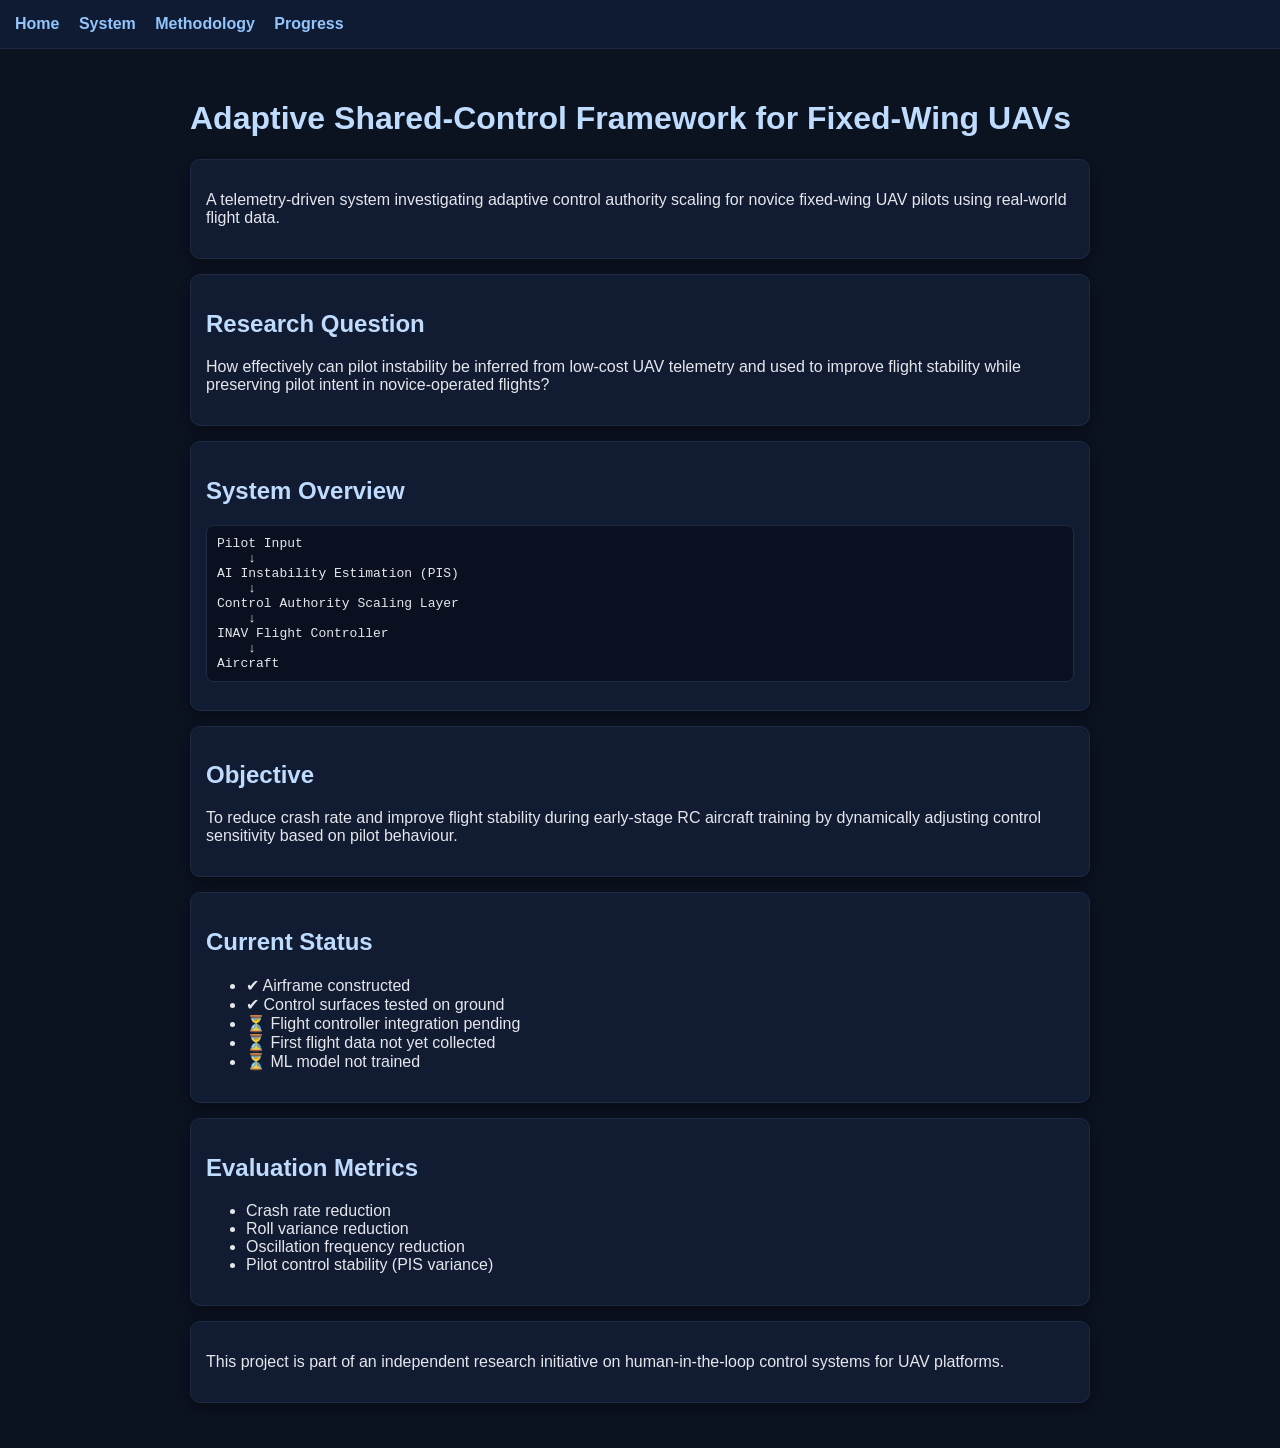
==== index.html @ 4f81dbc9 "Create index.html Created main page for website" ====
<!DOCTYPE html>
<html>
<head>
    <title>Adaptive UAV IRP</title>
    <link rel="stylesheet" href="styles.css">
</head>

<body>

<nav>
    <a href="index.html">Home</a>
    <a href="system.html">System</a>
    <a href="methodology.html">Methodology</a>
    <a href="progress.html">Progress</a>
</nav>

<div class="container">

<!-- TITLE -->
<h1>Adaptive Shared-Control Framework for Fixed-Wing UAVs</h1>

<div class="card">
<p>
A telemetry-driven system investigating adaptive control authority scaling for novice fixed-wing UAV pilots using real-world flight data.
</p>
</div>

<!-- RESEARCH QUESTION -->
<div class="card">
<h2>Research Question</h2>
<p>
How effectively can pilot instability be inferred from low-cost UAV telemetry and used to improve flight stability while preserving pilot intent in novice-operated flights?
</p>
</div>

<!-- SYSTEM OVERVIEW -->
<div class="card">
<h2>System Overview</h2>
<pre>
Pilot Input
    ↓
AI Instability Estimation (PIS)
    ↓
Control Authority Scaling Layer
    ↓
INAV Flight Controller
    ↓
Aircraft
</pre>
</div>

<!-- OBJECTIVE -->
<div class="card">
<h2>Objective</h2>
<p>
To reduce crash rate and improve flight stability during early-stage RC aircraft training by dynamically adjusting control sensitivity based on pilot behaviour.
</p>
</div>

<!-- CURRENT STATUS -->
<div class="card">
<h2>Current Status</h2>
<ul>
    <li>✔ Airframe constructed</li>
    <li>✔ Control surfaces tested on ground</li>
    <li>⏳ Flight controller integration pending</li>
    <li>⏳ First flight data not yet collected</li>
    <li>⏳ ML model not trained</li>
</ul>
</div>

<!-- KEY METRICS -->
<div class="card">
<h2>Evaluation Metrics</h2>
<ul>
    <li>Crash rate reduction</li>
    <li>Roll variance reduction</li>
    <li>Oscillation frequency reduction</li>
    <li>Pilot control stability (PIS variance)</li>
</ul>
</div>

<!-- FOOTER NOTE -->
<div class="card">
<p>
This project is part of an independent research initiative on human-in-the-loop control systems for UAV platforms.
</p>
</div>

</div>

</body>
</html>
---- styles.css ----
body {
    font-family: Arial, sans-serif;
    margin: 0;
    background: #0b1220; 
    color: #e5e7eb;
}

nav {
    background: #0f1b33; 
    padding: 15px;
    border-bottom: 1px solid #1f2a44;
}

nav a {
    color: #93c5fd;
    margin-right: 15px;
    text-decoration: none;
    font-weight: bold;
}

nav a:hover {
    color: #ffffff;
}

.container {
    max-width: 900px;
    margin: auto;
    padding: 30px;
}

.card {
    background: #111c33; 
    padding: 15px;
    margin: 15px 0;
    border-radius: 10px;
    border: 1px solid #1f2a44;
    box-shadow: 0 4px 12px rgba(0,0,0,0.4);
}

h1, h2, h3 {
    color: #bfdbfe; 
}

pre {
    background: #0a1020;
    padding: 10px;
    border-radius: 8px;
    overflow-x: auto;
    border: 1px solid #1f2a44;
}
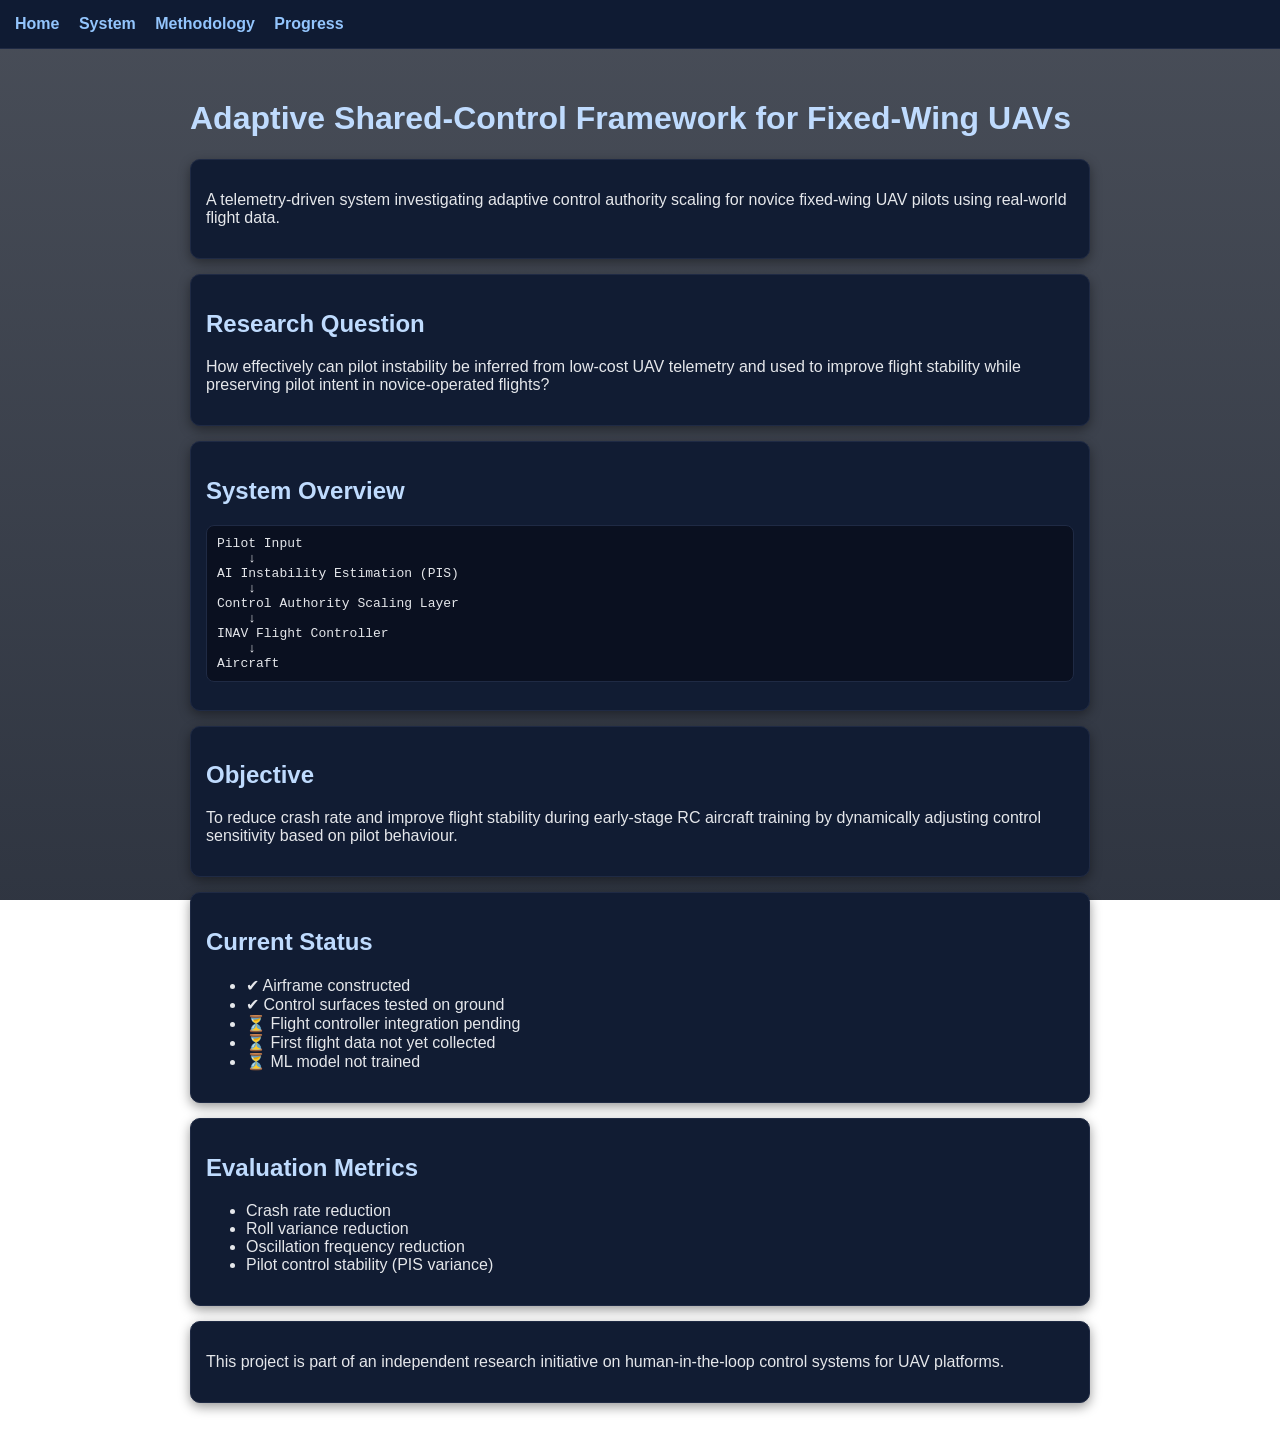
==== commit 1b898918: "Update index.html" ====
--- a/index.html
+++ b/index.html
@@ -5,7 +5,7 @@
     <link rel="stylesheet" href="styles.css">
 </head>
 
-<body>
+<body class="home">
 
 <nav>
     <a href="index.html">Home</a>
--- a/styles.css
+++ b/styles.css
@@ -3,6 +3,17 @@
     margin: 0;
     background: #0b1220; 
     color: #e5e7eb;
+}
+body.home {
+    background: linear-gradient(
+        rgba(11, 18, 32, 0.75),
+        rgba(11, 18, 32, 0.85)
+    ),
+    url("sunrise_background_image.jpg");
+
+    background-size: cover;
+    background-position: center;
+    background-attachment: fixed;
 }
 
 nav {
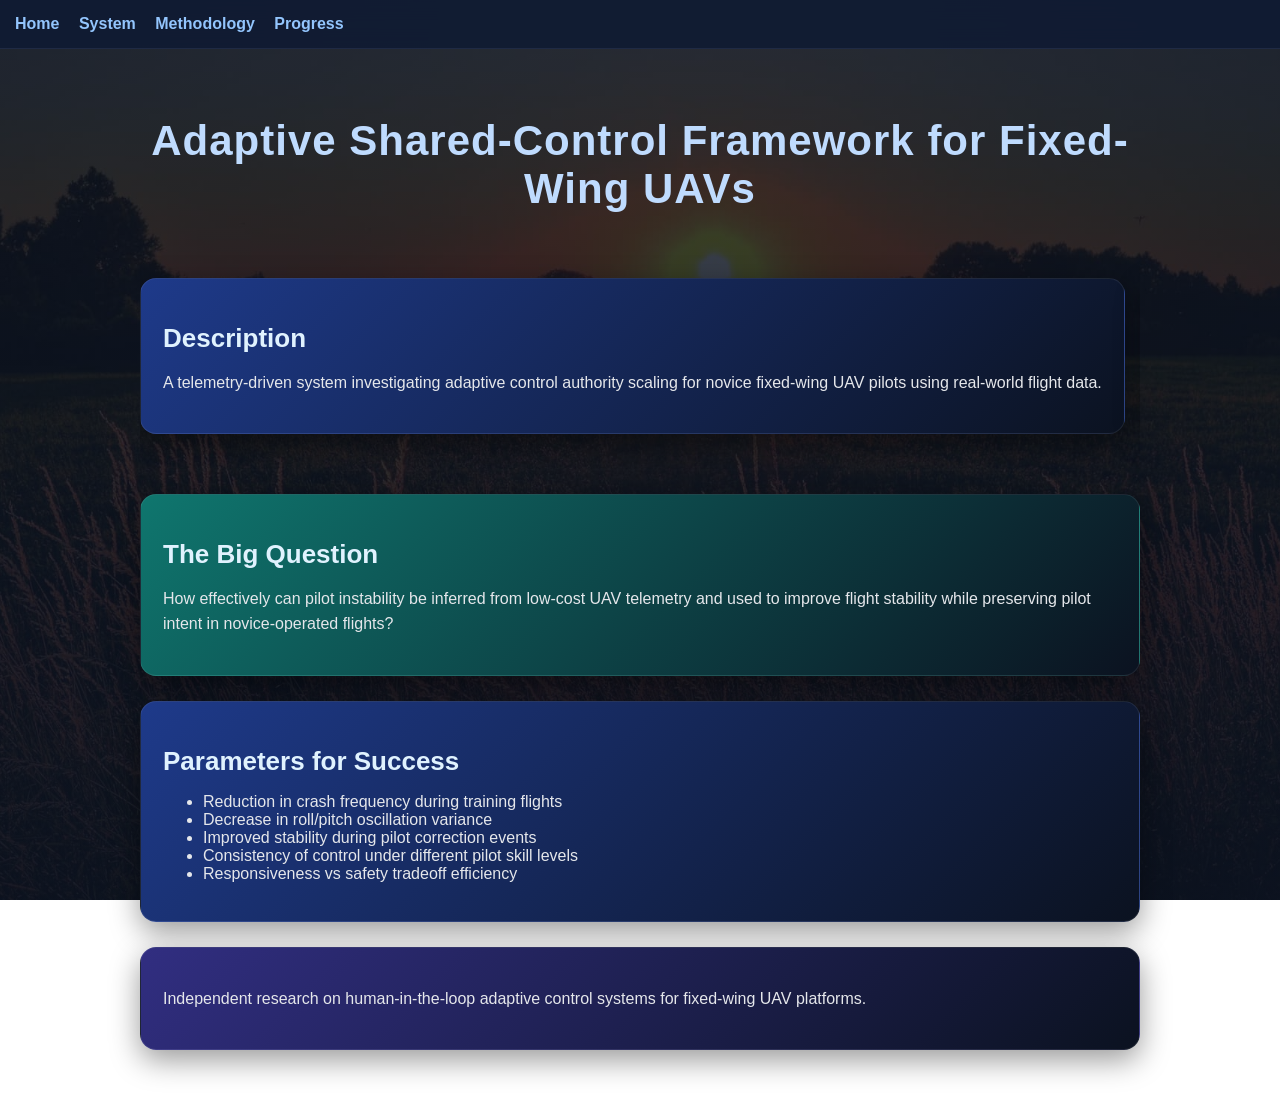
==== commit 5a53cbda: "Update index.html Updated for a new look" ====
--- a/index.html
+++ b/index.html
@@ -19,72 +19,50 @@
 <!-- TITLE -->
 <h1>Adaptive Shared-Control Framework for Fixed-Wing UAVs</h1>
 
-<div class="card">
-<p>
-A telemetry-driven system investigating adaptive control authority scaling for novice fixed-wing UAV pilots using real-world flight data.
-</p>
+<!-- DESCRIPTION -->
+<div class="scroll-row">
+
+    <div class="card blue scroll-card">
+        <h2>Description</h2>
+        <p>
+        A telemetry-driven system investigating adaptive control authority scaling for novice fixed-wing UAV pilots using real-world flight data.
+        </p>
+    </div>
+
+    <div class="card purple scroll-card">
+        <h2>Objective</h2>
+        <p>
+        To reduce crash rate and improve flight stability during early-stage RC aircraft training by dynamically adjusting control sensitivity based on pilot behaviour.
+        </p>
+    </div>
+
 </div>
 
 <!-- RESEARCH QUESTION -->
-<div class="card">
-<h2>Research Question</h2>
-<p>
-How effectively can pilot instability be inferred from low-cost UAV telemetry and used to improve flight stability while preserving pilot intent in novice-operated flights?
-</p>
+<div class="card teal">
+    <h2>The Big Question</h2>
+    <p>
+    How effectively can pilot instability be inferred from low-cost UAV telemetry and used to improve flight stability while preserving pilot intent in novice-operated flights?
+    </p>
 </div>
 
-<!-- SYSTEM OVERVIEW -->
-<div class="card">
-<h2>System Overview</h2>
-<pre>
-Pilot Input
-    ↓
-AI Instability Estimation (PIS)
-    ↓
-Control Authority Scaling Layer
-    ↓
-INAV Flight Controller
-    ↓
-Aircraft
-</pre>
+<!-- EVALUATION METRICS -->
+<div class="card blue">
+    <h2>Parameters for Success</h2>
+    <ul>
+        <li>Reduction in crash frequency during training flights</li>
+        <li>Decrease in roll/pitch oscillation variance</li>
+        <li>Improved stability during pilot correction events</li>
+        <li>Consistency of control under different pilot skill levels</li>
+        <li>Responsiveness vs safety tradeoff efficiency</li>
+    </ul>
 </div>
 
-<!-- OBJECTIVE -->
-<div class="card">
-<h2>Objective</h2>
-<p>
-To reduce crash rate and improve flight stability during early-stage RC aircraft training by dynamically adjusting control sensitivity based on pilot behaviour.
-</p>
-</div>
-
-<!-- CURRENT STATUS -->
-<div class="card">
-<h2>Current Status</h2>
-<ul>
-    <li>✔ Airframe constructed</li>
-    <li>✔ Control surfaces tested on ground</li>
-    <li>⏳ Flight controller integration pending</li>
-    <li>⏳ First flight data not yet collected</li>
-    <li>⏳ ML model not trained</li>
-</ul>
-</div>
-
-<!-- KEY METRICS -->
-<div class="card">
-<h2>Evaluation Metrics</h2>
-<ul>
-    <li>Crash rate reduction</li>
-    <li>Roll variance reduction</li>
-    <li>Oscillation frequency reduction</li>
-    <li>Pilot control stability (PIS variance)</li>
-</ul>
-</div>
-
-<!-- FOOTER NOTE -->
-<div class="card">
-<p>
-This project is part of an independent research initiative on human-in-the-loop control systems for UAV platforms.
-</p>
+<!-- FOOTER -->
+<div class="card purple">
+    <p>
+    Independent research on human-in-the-loop adaptive control systems for fixed-wing UAV platforms.
+    </p>
 </div>
 
 </div>
--- a/styles.css
+++ b/styles.css
@@ -1,13 +1,15 @@
 body {
-    font-family: Arial, sans-serif;
     margin: 0;
-    background: #0b1220; 
+    font-family: "Segoe UI", "Inter", "Helvetica Neue", sans-serif;
+    background: #0b1220;
     color: #e5e7eb;
 }
+
+/* BACKGROUND */
 body.home {
     background: linear-gradient(
-        rgba(11, 18, 32, 0.75),
-        rgba(11, 18, 32, 0.85)
+        rgba(11, 18, 32, 0.78),
+        rgba(11, 18, 32, 0.92)
     ),
     url("sunrise_background_image.jpg");
 
@@ -16,46 +18,115 @@
     background-attachment: fixed;
 }
 
+/* NAV */
 nav {
-    background: #0f1b33; 
+    background: rgba(15, 27, 51, 0.85);
+    backdrop-filter: blur(10px);
     padding: 15px;
     border-bottom: 1px solid #1f2a44;
+    position: sticky;
+    top: 0;
+    z-index: 100;
 }
 
 nav a {
     color: #93c5fd;
     margin-right: 15px;
     text-decoration: none;
-    font-weight: bold;
+    font-weight: 600;
 }
 
 nav a:hover {
-    color: #ffffff;
+    color: white;
 }
 
+/* LAYOUT */
 .container {
-    max-width: 900px;
+    max-width: 1000px;
     margin: auto;
-    padding: 30px;
+    padding: 40px 20px;
 }
 
-.card {
-    background: #111c33; 
-    padding: 15px;
-    margin: 15px 0;
-    border-radius: 10px;
-    border: 1px solid #1f2a44;
-    box-shadow: 0 4px 12px rgba(0,0,0,0.4);
+/* TITLE */
+h1 {
+    font-size: 42px;
+    letter-spacing: 1px;
+    text-align: center;
+    margin-bottom: 40px;
+    color: #bfdbfe;
 }
 
-h1, h2, h3 {
-    color: #bfdbfe; 
+/* BASE CARD */
+.card {
+    padding: 22px;
+    margin: 25px 0;
+    border-radius: 16px;
+    box-shadow: 0 10px 30px rgba(0,0,0,0.4);
+    border: 1px solid rgba(255,255,255,0.08);
+    backdrop-filter: blur(8px);
+
+    transform: translateY(20px);
+    opacity: 0;
+    animation: fadeUp 0.8s ease forwards;
 }
 
-pre {
-    background: #0a1020;
-    padding: 10px;
-    border-radius: 8px;
+@keyframes fadeUp {
+    to {
+        transform: translateY(0);
+        opacity: 1;
+    }
+}
+
+/* GRADIENT VARIANTS */
+.card.blue {
+    background: linear-gradient(135deg, #1e3a8a, #0b1220);
+}
+
+.card.purple {
+    background: linear-gradient(135deg, #312e81, #0b1220);
+}
+
+.card.teal {
+    background: linear-gradient(135deg, #0f766e, #0b1220);
+}
+
+/* HEADINGS */
+h2 {
+    font-size: 26px;
+    margin-bottom: 10px;
+    color: #e0f2fe;
+}
+
+h3 {
+    color: #93c5fd;
+}
+
+/* TEXT */
+p {
+    font-size: 16px;
+    line-height: 1.6;
+}
+
+/* SWIPE CARDS (HORIZONTAL SCROLL SECTION) */
+.scroll-row {
+    display: flex;
+    gap: 20px;
     overflow-x: auto;
-    border: 1px solid #1f2a44;
+    padding-bottom: 10px;
+    scroll-snap-type: x mandatory;
 }
+
+.scroll-row::-webkit-scrollbar {
+    display: none;
+}
+
+.scroll-card {
+    min-width: 320px;
+    flex: 0 0 auto;
+    scroll-snap-align: start;
+    transition: transform 0.3s ease, opacity 0.3s ease;
+}
+
+.scroll-card:hover {
+    transform: scale(1.03);
+}
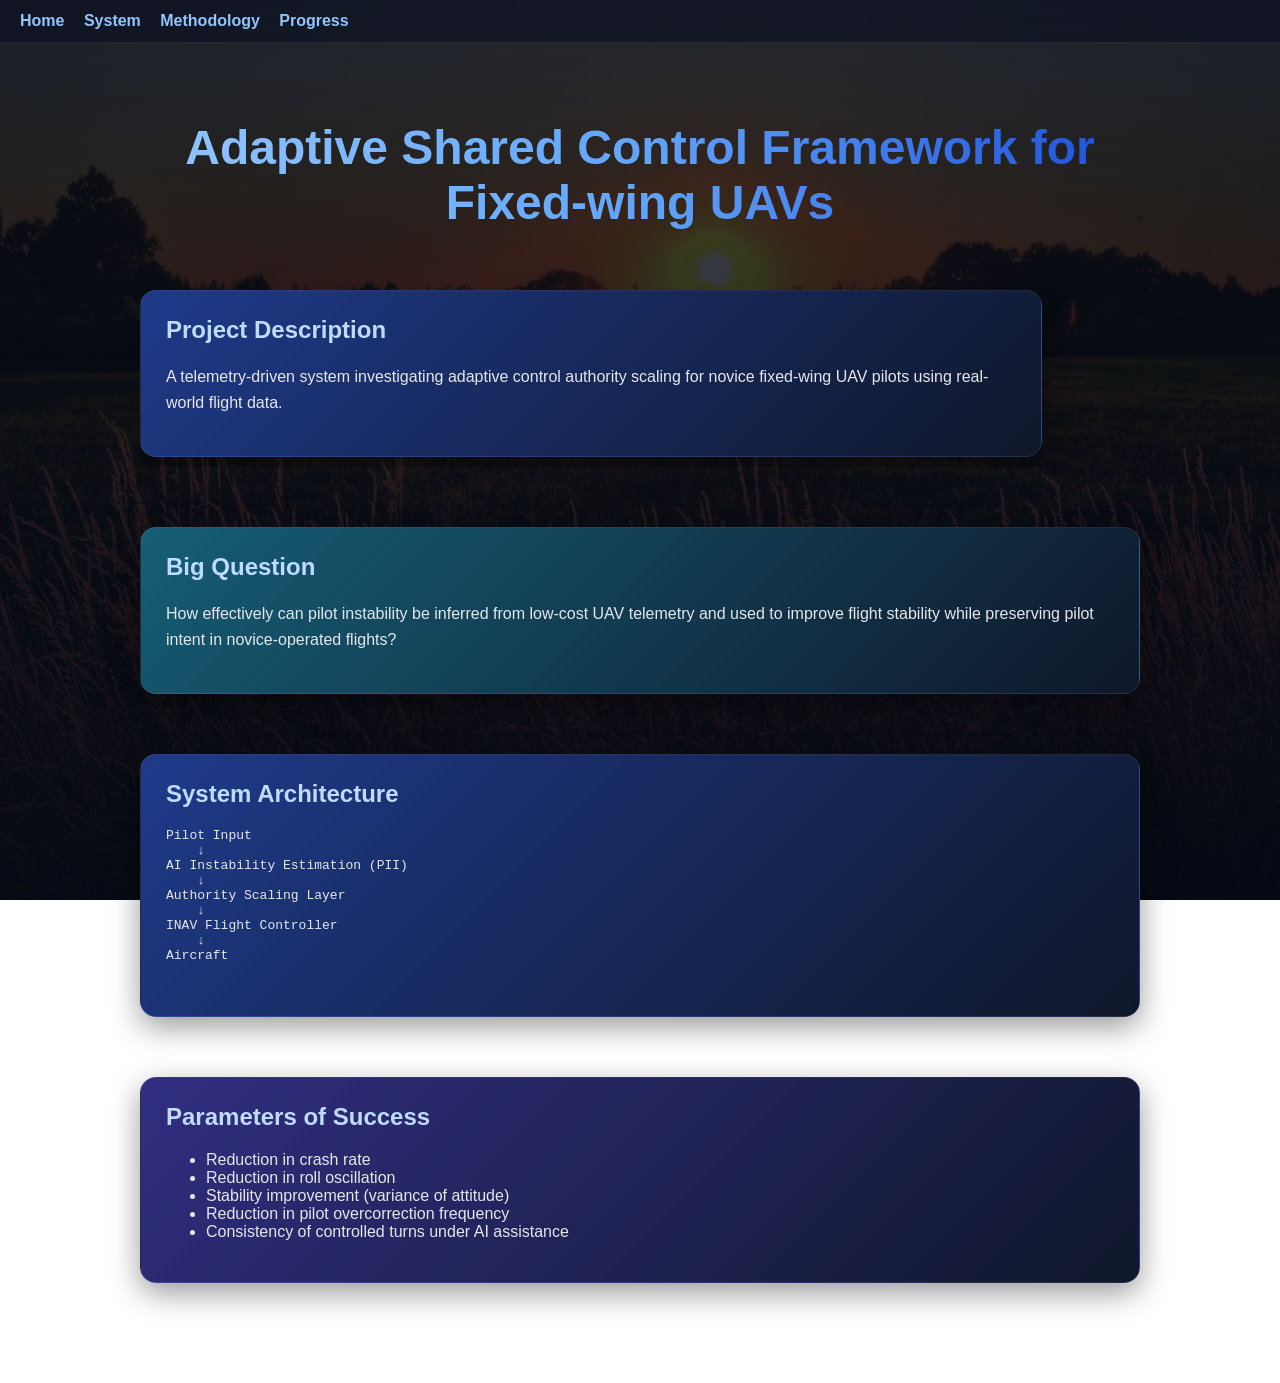
==== commit 9946062e: "Update index.html" ====
--- a/index.html
+++ b/index.html
@@ -16,56 +16,91 @@
 
 <div class="container">
 
-<!-- TITLE -->
-<h1>Adaptive Shared-Control Framework for Fixed-Wing UAVs</h1>
-
-<!-- DESCRIPTION -->
-<div class="scroll-row">
-
-    <div class="card blue scroll-card">
-        <h2>Description</h2>
-        <p>
-        A telemetry-driven system investigating adaptive control authority scaling for novice fixed-wing UAV pilots using real-world flight data.
-        </p>
+    <!-- HERO -->
+    <div class="hero">
+        Adaptive Shared Control Framework for Fixed-wing UAVs
     </div>
 
-    <div class="card purple scroll-card">
-        <h2>Objective</h2>
-        <p>
-        To reduce crash rate and improve flight stability during early-stage RC aircraft training by dynamically adjusting control sensitivity based on pilot behaviour.
-        </p>
+    <!-- DESCRIPTION + OBJECTIVE (SWIPE STYLE) -->
+    <div class="section scroll-row">
+
+        <div class="card blue scroll-card">
+            <h2>Project Description</h2>
+            <p>
+                A telemetry-driven system investigating adaptive control authority scaling for novice fixed-wing UAV pilots using real-world flight data.
+            </p>
+        </div>
+
+        <div class="card purple scroll-card">
+            <h2>Objective</h2>
+            <p>
+                To reduce crash rate and improve flight stability during early-stage RC aircraft training by dynamically adjusting control sensitivity based on pilot behaviour.
+            </p>
+        </div>
+
+    </div>
+
+    <!-- RESEARCH QUESTION -->
+    <div class="section">
+        <div class="card cyan">
+            <h2>Big Question</h2>
+            <p>
+                How effectively can pilot instability be inferred from low-cost UAV telemetry and used to improve flight stability while preserving pilot intent in novice-operated flights?
+            </p>
+        </div>
+    </div>
+
+    <!-- SYSTEM -->
+    <div class="section">
+        <div class="card blue">
+            <h2>System Architecture</h2>
+            <pre>
+Pilot Input
+    ↓
+AI Instability Estimation (PII)
+    ↓
+Authority Scaling Layer
+    ↓
+INAV Flight Controller
+    ↓
+Aircraft
+            </pre>
+        </div>
+    </div>
+
+    <!-- METRICS -->
+    <div class="section">
+        <div class="card purple">
+            <h2>Parameters of Success</h2>
+            <ul>
+                <li>Reduction in crash rate</li>
+                <li>Reduction in roll oscillation</li>
+                <li>Stability improvement (variance of attitude)</li>
+                <li>Reduction in pilot overcorrection frequency</li>
+                <li>Consistency of controlled turns under AI assistance</li>
+            </ul>
+        </div>
     </div>
 
 </div>
 
-<!-- RESEARCH QUESTION -->
-<div class="card teal">
-    <h2>The Big Question</h2>
-    <p>
-    How effectively can pilot instability be inferred from low-cost UAV telemetry and used to improve flight stability while preserving pilot intent in novice-operated flights?
-    </p>
-</div>
+<script>
+const cards = document.querySelectorAll('.card');
 
-<!-- EVALUATION METRICS -->
-<div class="card blue">
-    <h2>Parameters for Success</h2>
-    <ul>
-        <li>Reduction in crash frequency during training flights</li>
-        <li>Decrease in roll/pitch oscillation variance</li>
-        <li>Improved stability during pilot correction events</li>
-        <li>Consistency of control under different pilot skill levels</li>
-        <li>Responsiveness vs safety tradeoff efficiency</li>
-    </ul>
-</div>
+const observer = new IntersectionObserver(entries => {
+    entries.forEach(entry => {
+        if (entry.isIntersecting) {
+            entry.target.classList.add('show');
+        }
+    });
+}, {
+    threshold: 0.15
+});
 
-<!-- FOOTER -->
-<div class="card purple">
-    <p>
-    Independent research on human-in-the-loop adaptive control systems for fixed-wing UAV platforms.
-    </p>
-</div>
-
-</div>
+cards.forEach(card => {
+    observer.observe(card);
+});
+</script>
 
 </body>
 </html>
--- a/styles.css
+++ b/styles.css
@@ -1,18 +1,16 @@
 body {
     margin: 0;
-    font-family: "Segoe UI", "Inter", "Helvetica Neue", sans-serif;
-    background: #0b1220;
+    font-family: "Segoe UI", "Inter", sans-serif;
+    background: #050914;
     color: #e5e7eb;
+    overflow-x: hidden;
 }
 
-/* BACKGROUND */
+/* Background */
 body.home {
-    background: linear-gradient(
-        rgba(11, 18, 32, 0.78),
-        rgba(11, 18, 32, 0.92)
-    ),
-    url("sunrise_background_image.jpg");
-
+    background:
+        linear-gradient(rgba(5, 9, 20, 0.75), rgba(5, 9, 20, 0.95)),
+        url("sunrise_background_image.jpg");
     background-size: cover;
     background-position: center;
     background-attachment: fixed;
@@ -20,13 +18,14 @@
 
 /* NAV */
 nav {
-    background: rgba(15, 27, 51, 0.85);
+    position: fixed;
+    top: 0;
+    width: 100%;
+    z-index: 100;
     backdrop-filter: blur(10px);
-    padding: 15px;
-    border-bottom: 1px solid #1f2a44;
-    position: sticky;
-    top: 0;
-    z-index: 100;
+    background: rgba(10, 16, 32, 0.6);
+    border-bottom: 1px solid rgba(255,255,255,0.08);
+    padding: 12px 20px;
 }
 
 nav a {
@@ -42,78 +41,79 @@
 
 /* LAYOUT */
 .container {
+    margin-top: 80px;
     max-width: 1000px;
-    margin: auto;
+    margin-left: auto;
+    margin-right: auto;
     padding: 40px 20px;
 }
 
-/* TITLE */
-h1 {
-    font-size: 42px;
-    letter-spacing: 1px;
+/* HERO TITLE */
+.hero {
+    font-size: 3rem;
+    font-weight: 800;
     text-align: center;
     margin-bottom: 40px;
-    color: #bfdbfe;
+    background: linear-gradient(90deg, #93c5fd, #60a5fa, #1d4ed8);
+    -webkit-background-clip: text;
+    -webkit-text-fill-color: transparent;
+    animation: fadeUp 1s ease-out;
 }
 
-/* BASE CARD */
-.card {
-    padding: 22px;
-    margin: 25px 0;
-    border-radius: 16px;
-    box-shadow: 0 10px 30px rgba(0,0,0,0.4);
-    border: 1px solid rgba(255,255,255,0.08);
-    backdrop-filter: blur(8px);
-
-    transform: translateY(20px);
-    opacity: 0;
-    animation: fadeUp 0.8s ease forwards;
+/* SECTION BASE */
+.section {
+    margin: 60px 0;
 }
 
-@keyframes fadeUp {
-    to {
-        transform: translateY(0);
-        opacity: 1;
-    }
+/* GLASS CARD BASE */
+.card {
+    padding: 25px;
+    border-radius: 16px;
+    border: 1px solid rgba(255,255,255,0.08);
+    box-shadow: 0 10px 30px rgba(0,0,0,0.4);
+    backdrop-filter: blur(12px);
+    opacity: 0;
+    transform: translateY(40px);
+    transition: all 0.8s ease;
+}
+
+/* reveal animation */
+.card.show {
+    opacity: 1;
+    transform: translateY(0);
 }
 
 /* GRADIENT VARIANTS */
 .card.blue {
-    background: linear-gradient(135deg, #1e3a8a, #0b1220);
+    background: linear-gradient(135deg, #1e3a8a, #0f172a);
 }
 
 .card.purple {
-    background: linear-gradient(135deg, #312e81, #0b1220);
+    background: linear-gradient(135deg, #312e81, #0f172a);
 }
 
-.card.teal {
-    background: linear-gradient(135deg, #0f766e, #0b1220);
-}
-
-/* HEADINGS */
-h2 {
-    font-size: 26px;
-    margin-bottom: 10px;
-    color: #e0f2fe;
-}
-
-h3 {
-    color: #93c5fd;
+.card.cyan {
+    background: linear-gradient(135deg, #155e75, #0f172a);
 }
 
 /* TEXT */
-p {
-    font-size: 16px;
-    line-height: 1.6;
+h1, h2 {
+    margin-top: 0;
+    color: #bfdbfe;
 }
 
-/* SWIPE CARDS (HORIZONTAL SCROLL SECTION) */
+p {
+    line-height: 1.6;
+    color: #e5e7eb;
+}
+
+/* HORIZONTAL SWIPE SECTION */
 .scroll-row {
     display: flex;
+    overflow-x: auto;
+    scroll-snap-type: x mandatory;
     gap: 20px;
-    overflow-x: auto;
     padding-bottom: 10px;
-    scroll-snap-type: x mandatory;
 }
 
 .scroll-row::-webkit-scrollbar {
@@ -121,12 +121,18 @@
 }
 
 .scroll-card {
-    min-width: 320px;
-    flex: 0 0 auto;
-    scroll-snap-align: start;
-    transition: transform 0.3s ease, opacity 0.3s ease;
+    min-width: 85%;
+    scroll-snap-align: center;
 }
 
-.scroll-card:hover {
-    transform: scale(1.03);
+/* FADE IN */
+@keyframes fadeUp {
+    from {
+        opacity: 0;
+        transform: translateY(30px);
+    }
+    to {
+        opacity: 1;
+        transform: translateY(0);
+    }
 }
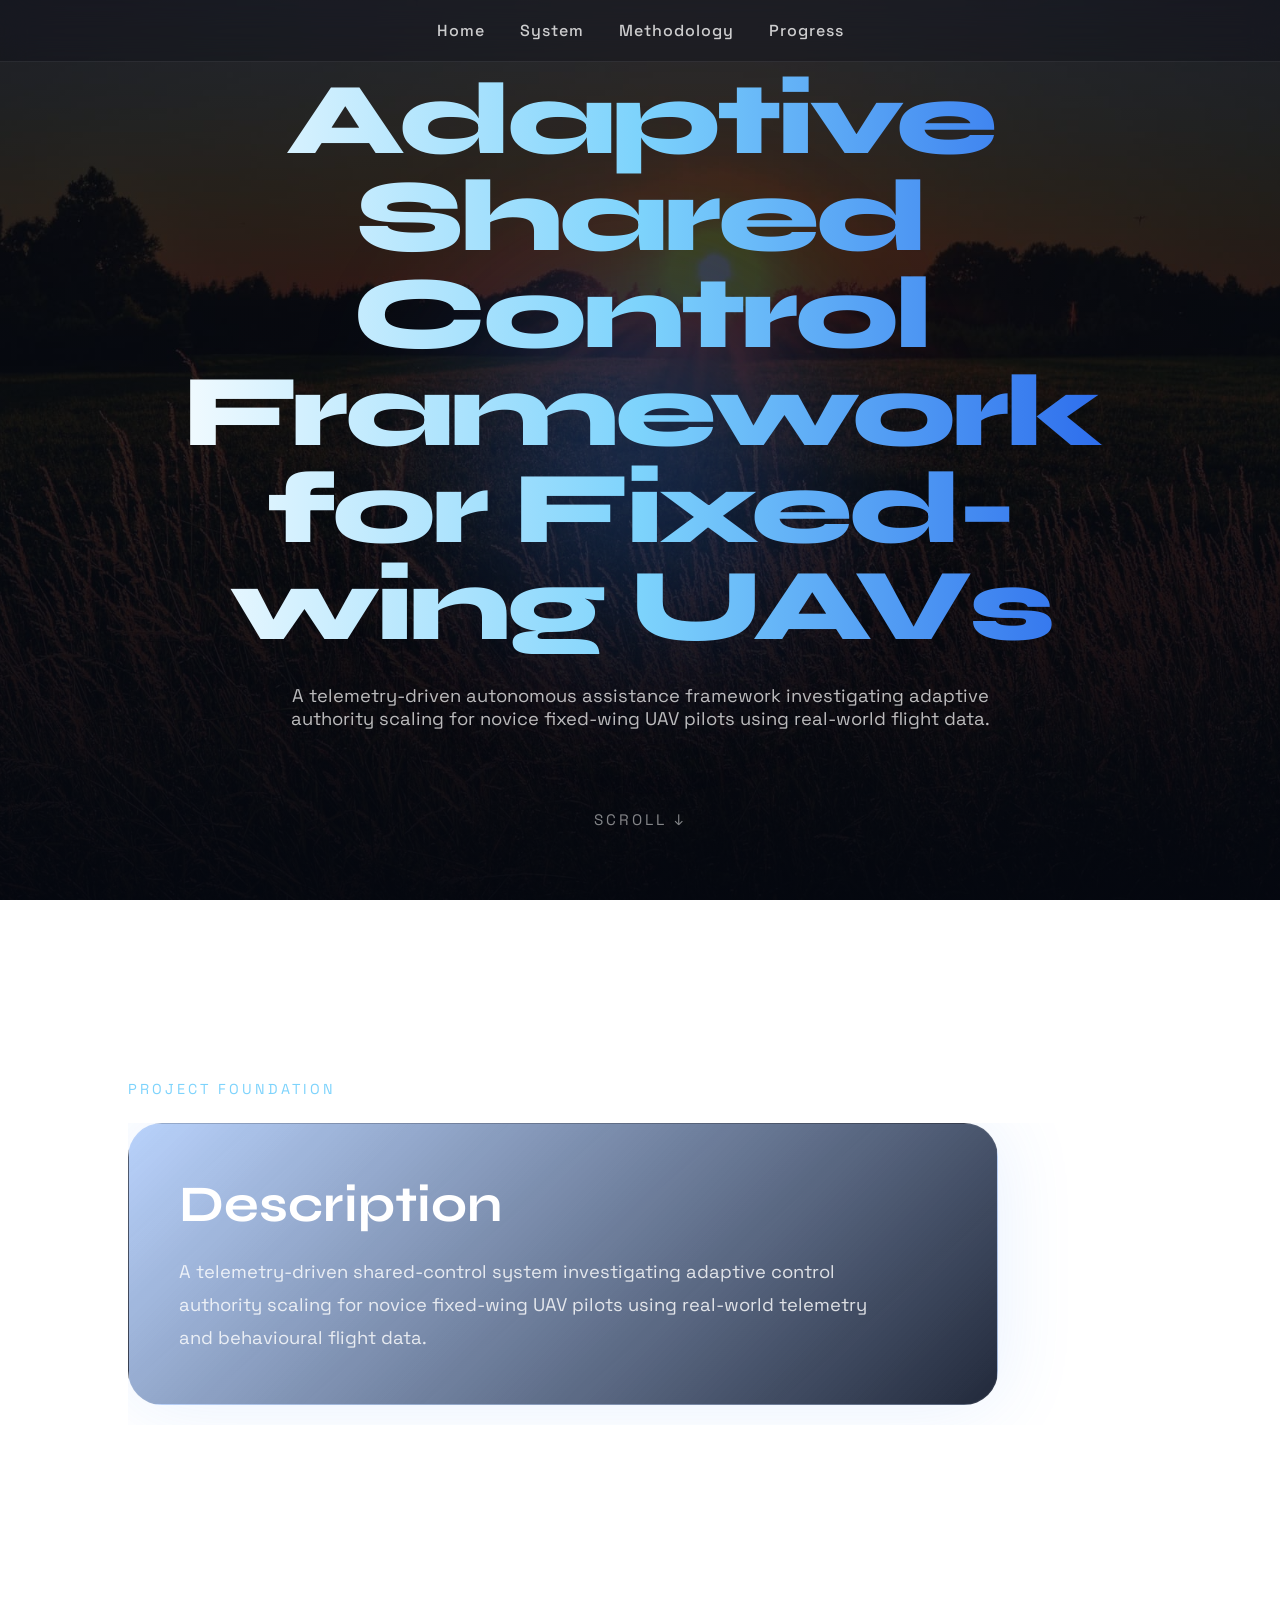
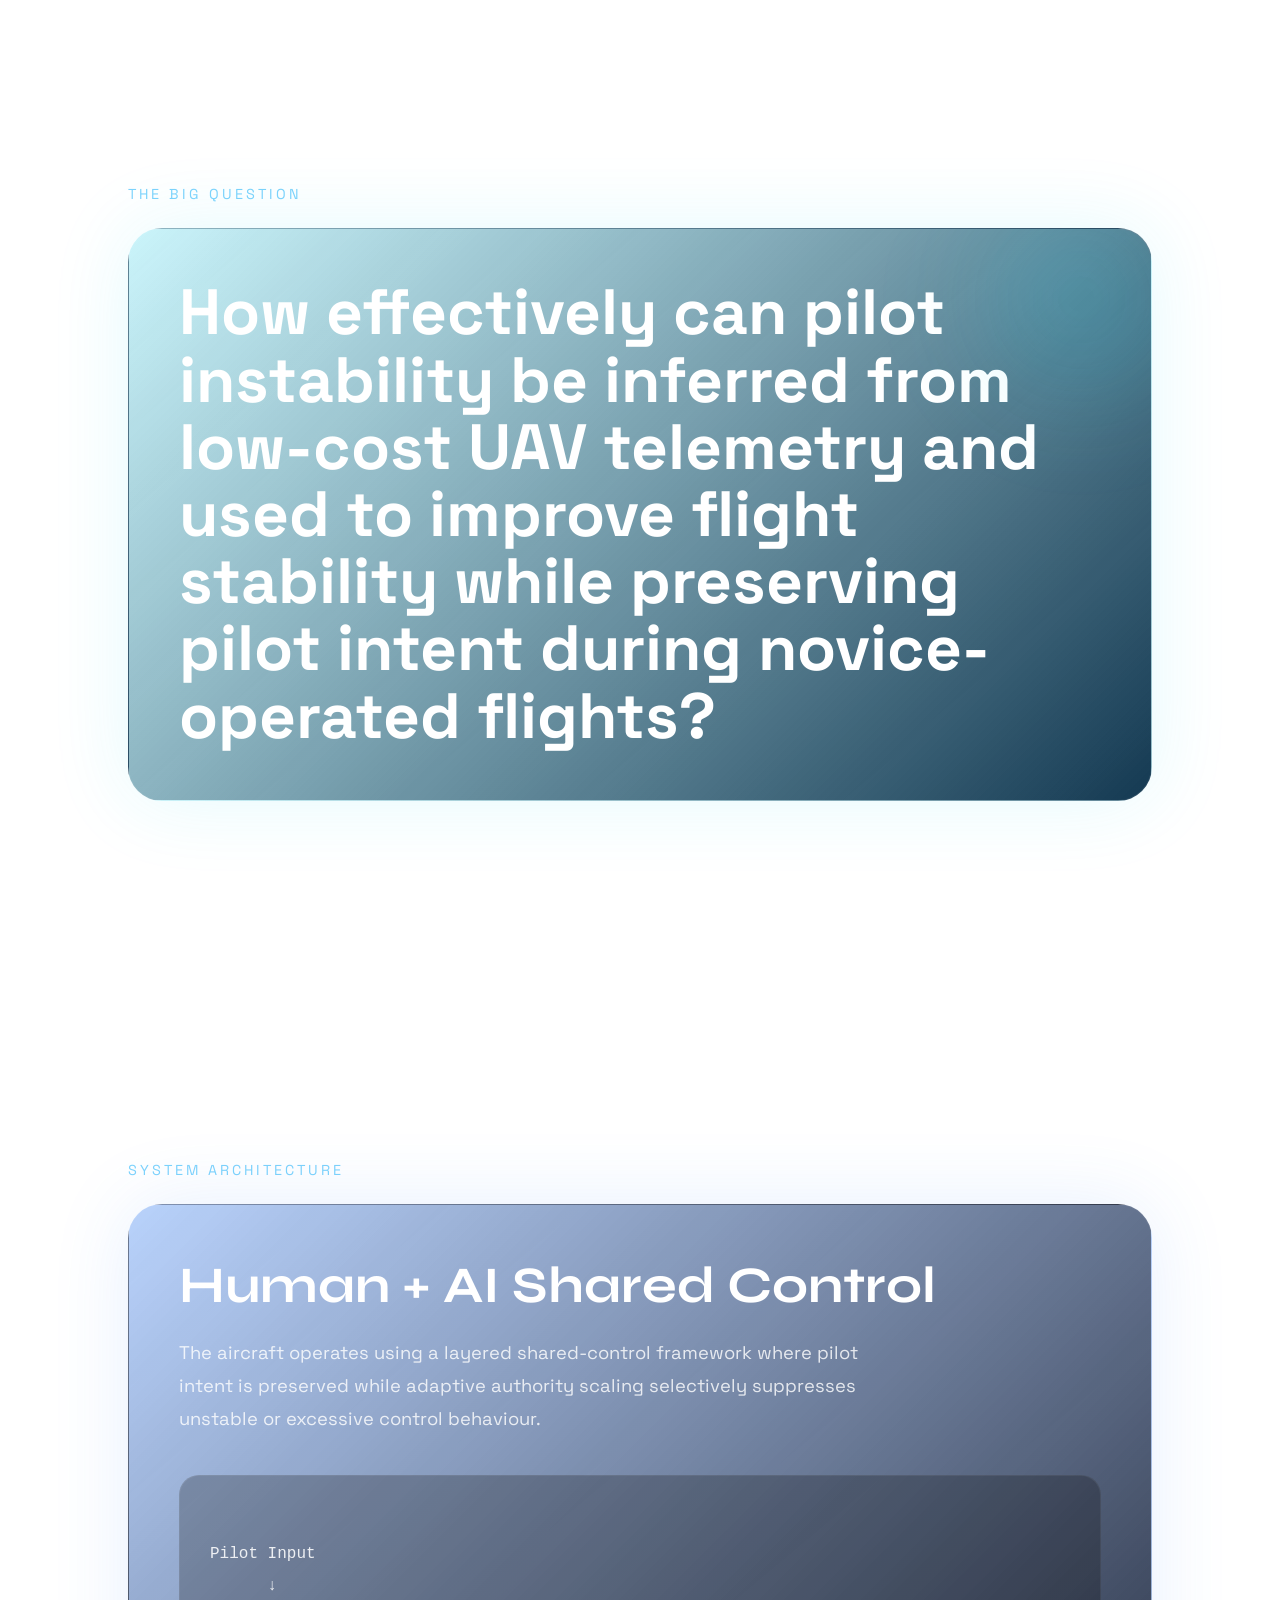
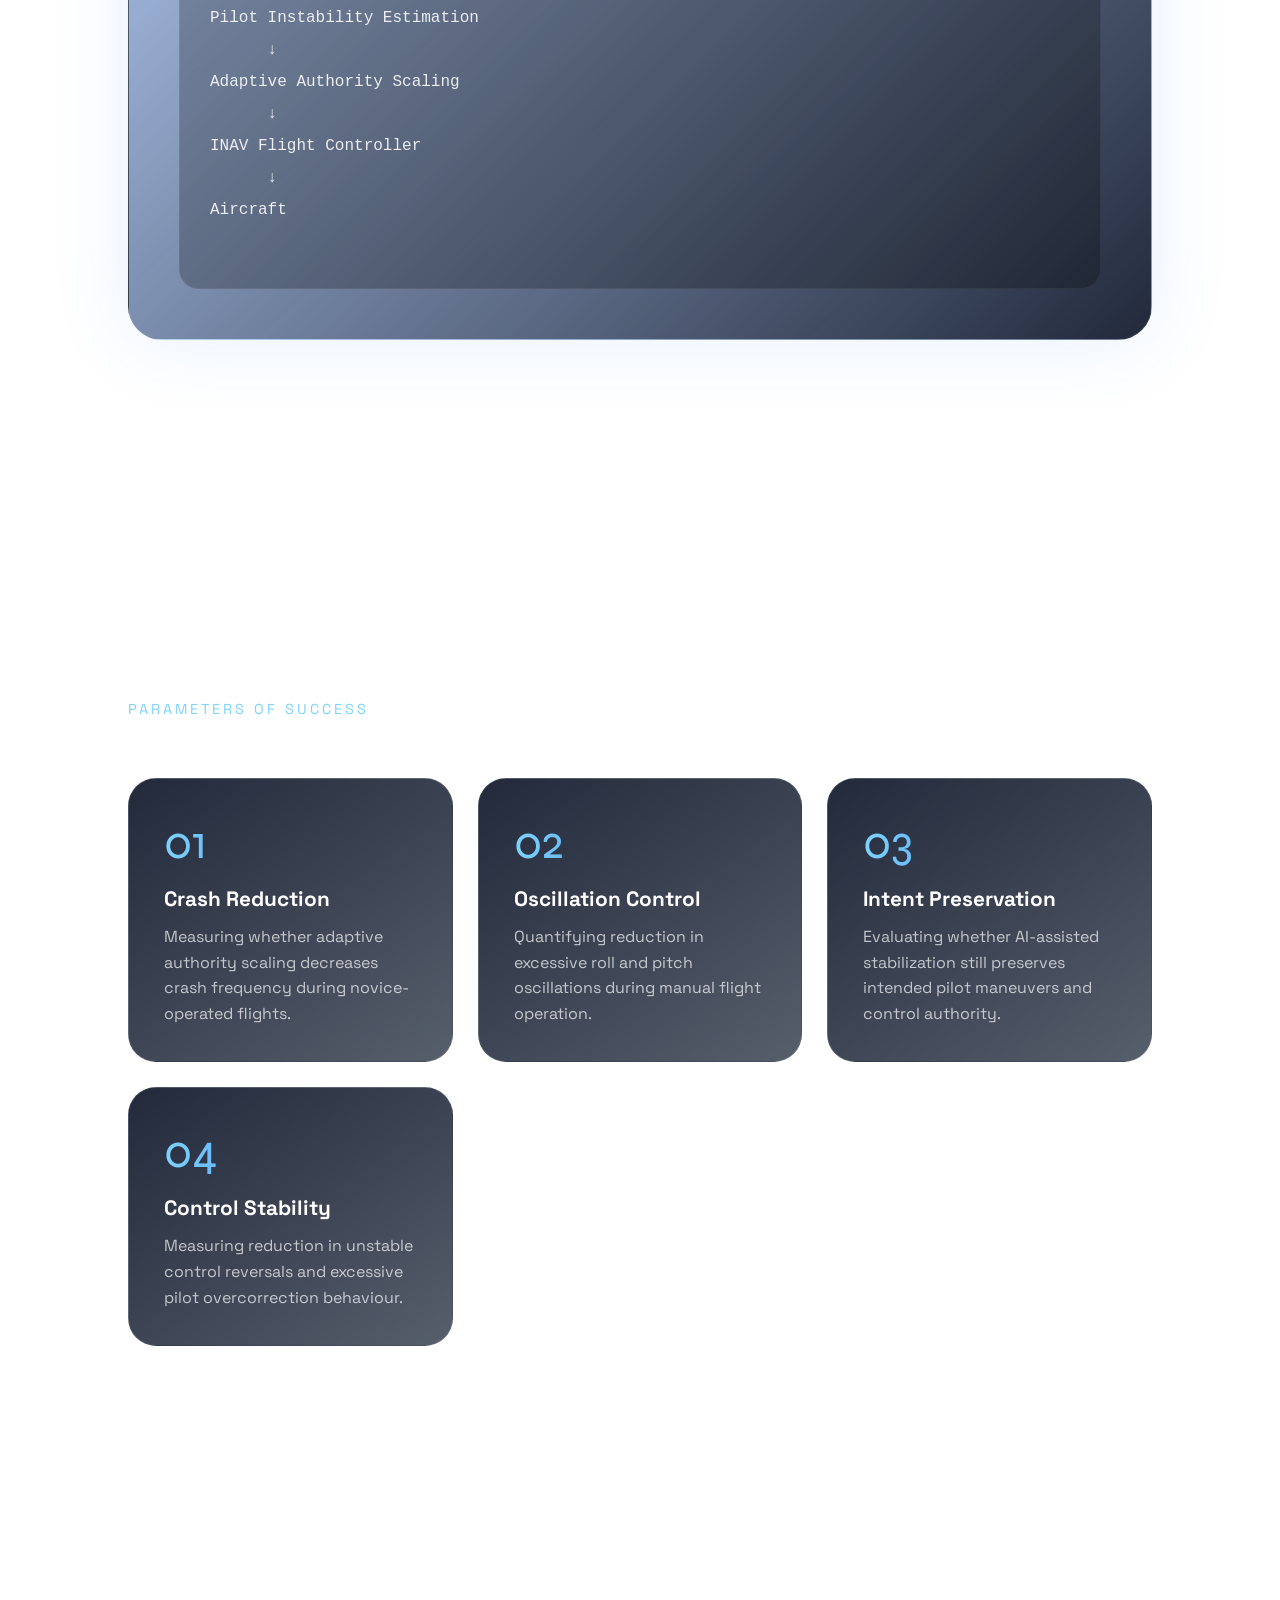
==== commit 6655abdf: "Update index.html Visual overhaul for website" ====
--- a/index.html
+++ b/index.html
@@ -1,106 +1,289 @@
 <!DOCTYPE html>
-<html>
+<html lang="en">
+
 <head>
-    <title>Adaptive UAV IRP</title>
+
+    <meta charset="UTF-8">
+    <meta name="viewport" content="width=device-width, initial-scale=1.0">
+
+    <title>Adaptive Shared Control Framework for Fixed-wing UAVs</title>
+
     <link rel="stylesheet" href="styles.css">
+
 </head>
 
 <body class="home">
 
-<nav>
-    <a href="index.html">Home</a>
-    <a href="system.html">System</a>
-    <a href="methodology.html">Methodology</a>
-    <a href="progress.html">Progress</a>
-</nav>
-
-<div class="container">
-
-    <!-- HERO -->
-    <div class="hero">
-        Adaptive Shared Control Framework for Fixed-wing UAVs
+    <!-- NAVIGATION -->
+    <nav>
+
+        <a href="index.html">Home</a>
+        <a href="system.html">System</a>
+        <a href="methodology.html">Methodology</a>
+        <a href="progress.html">Progress</a>
+
+    </nav>
+
+
+    <div class="container">
+
+        <!-- HERO SECTION -->
+        <section class="hero">
+
+            <div class="hero-content">
+
+                <div class="hero-title">
+                    Adaptive Shared<br>
+                    Control Framework<br>
+                    for Fixed-wing UAVs
+                </div>
+
+                <div class="hero-subtitle">
+                    A telemetry-driven autonomous assistance framework investigating adaptive authority scaling for novice fixed-wing UAV pilots using real-world flight data.
+                </div>
+
+                <div class="scroll-indicator">
+                    SCROLL ↓
+                </div>
+
+            </div>
+
+        </section>
+
+
+        <!-- DESCRIPTION + OBJECTIVE -->
+        <section class="section">
+
+            <div class="section-title">
+                Project Foundation
+            </div>
+
+            <div class="panel-wrap">
+
+                <!-- DESCRIPTION -->
+                <div class="panel blue reveal">
+
+                    <h2>Description</h2>
+
+                    <p>
+                        A telemetry-driven shared-control system investigating adaptive control authority scaling for novice fixed-wing UAV pilots using real-world telemetry and behavioural flight data.
+                    </p>
+
+                </div>
+
+
+                <!-- OBJECTIVE -->
+                <div class="panel deepblue reveal">
+
+                    <h2>Objective</h2>
+
+                    <p>
+                        To reduce crash rate and improve aircraft stability during early-stage RC pilot training by dynamically adjusting control sensitivity based on inferred pilot instability.
+                    </p>
+
+                </div>
+
+            </div>
+
+        </section>
+
+
+        <!-- BIG QUESTION -->
+        <section class="section">
+
+            <div class="section-title">
+                The Big Question
+            </div>
+
+            <div class="panel cyan question-panel reveal">
+
+                <div class="big-text">
+                    How effectively can pilot instability be inferred from low-cost UAV telemetry and used to improve flight stability while preserving pilot intent during novice-operated flights?
+                </div>
+
+            </div>
+
+        </section>
+
+
+        <!-- SYSTEM ARCHITECTURE -->
+        <section class="section">
+
+            <div class="section-title">
+                System Architecture
+            </div>
+
+            <div class="panel blue reveal">
+
+                <h2>Human + AI Shared Control</h2>
+
+                <p style="margin-bottom: 40px;">
+                    The aircraft operates using a layered shared-control framework where pilot intent is preserved while adaptive authority scaling selectively suppresses unstable or excessive control behaviour.
+                </p>
+
+<pre style="
+font-size: 1rem;
+line-height: 2;
+color: rgba(255,255,255,0.88);
+overflow-x: auto;
+padding: 30px;
+border-radius: 20px;
+background: rgba(0,0,0,0.25);
+border: 1px solid rgba(255,255,255,0.06);
+">
+
+Pilot Input
+      ↓
+Pilot Instability Estimation
+      ↓
+Adaptive Authority Scaling
+      ↓
+INAV Flight Controller
+      ↓
+Aircraft
+
+</pre>
+
+            </div>
+
+        </section>
+
+
+        <!-- METRICS -->
+        <section class="section">
+
+            <div class="section-title">
+                Parameters of Success
+            </div>
+
+            <div class="metrics-grid">
+
+                <!-- CARD 1 -->
+                <div class="metric-card reveal">
+
+                    <div class="metric-number">01</div>
+
+                    <h3>Crash Reduction</h3>
+
+                    <p>
+                        Measuring whether adaptive authority scaling decreases crash frequency during novice-operated flights.
+                    </p>
+
+                </div>
+
+
+                <!-- CARD 2 -->
+                <div class="metric-card reveal">
+
+                    <div class="metric-number">02</div>
+
+                    <h3>Oscillation Control</h3>
+
+                    <p>
+                        Quantifying reduction in excessive roll and pitch oscillations during manual flight operation.
+                    </p>
+
+                </div>
+
+
+                <!-- CARD 3 -->
+                <div class="metric-card reveal">
+
+                    <div class="metric-number">03</div>
+
+                    <h3>Intent Preservation</h3>
+
+                    <p>
+                        Evaluating whether AI-assisted stabilization still preserves intended pilot maneuvers and control authority.
+                    </p>
+
+                </div>
+
+
+                <!-- CARD 4 -->
+                <div class="metric-card reveal">
+
+                    <div class="metric-number">04</div>
+
+                    <h3>Control Stability</h3>
+
+                    <p>
+                        Measuring reduction in unstable control reversals and excessive pilot overcorrection behaviour.
+                    </p>
+
+                </div>
+
+            </div>
+
+        </section>
+
+
+        <!-- FOOTER -->
+        <section
+            class="section"
+            style="
+                padding-top: 80px;
+                padding-bottom: 100px;
+            "
+        >
+
+            <div style="
+                text-align: center;
+                color: rgba(255,255,255,0.42);
+                font-size: 0.95rem;
+                line-height: 1.9;
+            ">
+
+                Independent Research Project · NUS High School of Mathematics and Science
+
+                <br>
+
+                Human-in-the-loop UAV stabilization research using low-cost telemetry systems.
+
+            </div>
+
+        </section>
+
     </div>
 
-    <!-- DESCRIPTION + OBJECTIVE (SWIPE STYLE) -->
-    <div class="section scroll-row">
-
-        <div class="card blue scroll-card">
-            <h2>Project Description</h2>
-            <p>
-                A telemetry-driven system investigating adaptive control authority scaling for novice fixed-wing UAV pilots using real-world flight data.
-            </p>
-        </div>
-
-        <div class="card purple scroll-card">
-            <h2>Objective</h2>
-            <p>
-                To reduce crash rate and improve flight stability during early-stage RC aircraft training by dynamically adjusting control sensitivity based on pilot behaviour.
-            </p>
-        </div>
-
-    </div>
-
-    <!-- RESEARCH QUESTION -->
-    <div class="section">
-        <div class="card cyan">
-            <h2>Big Question</h2>
-            <p>
-                How effectively can pilot instability be inferred from low-cost UAV telemetry and used to improve flight stability while preserving pilot intent in novice-operated flights?
-            </p>
-        </div>
-    </div>
-
-    <!-- SYSTEM -->
-    <div class="section">
-        <div class="card blue">
-            <h2>System Architecture</h2>
-            <pre>
-Pilot Input
-    ↓
-AI Instability Estimation (PII)
-    ↓
-Authority Scaling Layer
-    ↓
-INAV Flight Controller
-    ↓
-Aircraft
-            </pre>
-        </div>
-    </div>
-
-    <!-- METRICS -->
-    <div class="section">
-        <div class="card purple">
-            <h2>Parameters of Success</h2>
-            <ul>
-                <li>Reduction in crash rate</li>
-                <li>Reduction in roll oscillation</li>
-                <li>Stability improvement (variance of attitude)</li>
-                <li>Reduction in pilot overcorrection frequency</li>
-                <li>Consistency of controlled turns under AI assistance</li>
-            </ul>
-        </div>
-    </div>
-
-</div>
-
-<script>
-const cards = document.querySelectorAll('.card');
-
-const observer = new IntersectionObserver(entries => {
-    entries.forEach(entry => {
-        if (entry.isIntersecting) {
-            entry.target.classList.add('show');
-        }
-    });
-}, {
-    threshold: 0.15
-});
-
-cards.forEach(card => {
-    observer.observe(card);
-});
-</script>
+
+    <!-- SCROLL REVEAL SCRIPT -->
+    <script>
+
+        const reveals = document.querySelectorAll('.reveal');
+
+        const observer = new IntersectionObserver(entries => {
+
+            entries.forEach(entry => {
+
+                if (entry.isIntersecting) {
+                    entry.target.classList.add('visible');
+                }
+
+            });
+
+        }, {
+            threshold: 0.15
+        });
+
+        reveals.forEach(el => observer.observe(el));
+
+
+        /* HERO PARALLAX */
+
+        window.addEventListener('scroll', () => {
+
+            const scrolled = window.scrollY;
+
+            const hero = document.querySelector('.hero-content');
+
+            hero.style.transform =
+                `translateY(${scrolled * 0.15}px)`;
+
+        });
+
+    </script>
 
 </body>
+
 </html>
--- a/styles.css
+++ b/styles.css
@@ -1,138 +1,560 @@
+
+@import url('https://fonts.googleapis.com/css2?family=Space+Grotesk:wght@300;400;500;700&family=Syne:wght@500;700;800&display=swap');
+
+* {
+    margin: 0;
+    padding: 0;
+    box-sizing: border-box;
+}
+
+html {
+    scroll-behavior: smooth;
+}
+
 body {
-    margin: 0;
-    font-family: "Segoe UI", "Inter", sans-serif;
-    background: #050914;
-    color: #e5e7eb;
     overflow-x: hidden;
-}
-
-/* Background */
+    background: #04070f;
+    color: white;
+    font-family: 'Space Grotesk', sans-serif;
+}
+
 body.home {
     background:
-        linear-gradient(rgba(5, 9, 20, 0.75), rgba(5, 9, 20, 0.95)),
-        url("sunrise_background_image.jpg");
+    linear-gradient(
+        rgba(4, 7, 15, 0.72),
+        rgba(4, 7, 15, 0.96)
+    ),
+    url("sunrise_background_image.jpg");
+
     background-size: cover;
     background-position: center;
     background-attachment: fixed;
 }
 
-/* NAV */
+/* NAVIGATION */
 nav {
     position: fixed;
     top: 0;
     width: 100%;
-    z-index: 100;
-    backdrop-filter: blur(10px);
-    background: rgba(10, 16, 32, 0.6);
+    z-index: 1000;
+    padding: 20px 50px;
+    backdrop-filter: blur(14px);
+    background: rgba(4, 7, 15, 0.28);
     border-bottom: 1px solid rgba(255,255,255,0.08);
-    padding: 12px 20px;
+
+    display: flex;
+    justify-content: center;
+    gap: 35px;
 }
 
 nav a {
-    color: #93c5fd;
-    margin-right: 15px;
     text-decoration: none;
-    font-weight: 600;
+    color: rgba(255,255,255,0.78);
+    font-weight: 500;
+    letter-spacing: 1px;
+    transition: 0.3s ease;
 }
 
 nav a:hover {
-    color: white;
-}
-
-/* LAYOUT */
+    color: #7dd3fc;
+    transform: translateY(-2px);
+}
+
+/* MAIN LAYOUT */
 .container {
-    margin-top: 80px;
-    max-width: 1000px;
+    width: 100%;
+    overflow: hidden;
+}
+
+/* HERO SECTION */
+.hero {
+    min-height: 100vh;
+    display: flex;
+    align-items: center;
+    justify-content: center;
+    text-align: center;
+    padding: 0 10%;
+    position: relative;
+}
+
+.hero::before {
+    content: "";
+    position: absolute;
+    width: 500px;
+    height: 500px;
+    background: radial-gradient(circle, rgba(59,130,246,0.35), transparent 70%);
+    filter: blur(70px);
+    animation: pulseGlow 6s infinite ease-in-out;
+}
+
+.hero-content {
+    position: relative;
+    z-index: 2;
+}
+
+.hero-title {
+    font-family: 'Syne', sans-serif;
+    font-size: clamp(4rem, 8vw, 8rem);
+    font-weight: 800;
+    line-height: 0.95;
+    letter-spacing: -4px;
+
+    background: linear-gradient(
+        90deg,
+        #ffffff,
+        #7dd3fc,
+        #2563eb
+    );
+
+    -webkit-background-clip: text;
+    -webkit-text-fill-color: transparent;
+
+    animation: heroReveal 1.4s ease;
+}
+
+.hero-subtitle {
+    margin-top: 30px;
+    font-size: 1.15rem;
+    color: rgba(255,255,255,0.72);
+    max-width: 750px;
     margin-left: auto;
     margin-right: auto;
-    padding: 40px 20px;
-}
-
-/* HERO TITLE */
-.hero {
+
+    animation: fadeIn 2s ease;
+}
+
+.scroll-indicator {
+    margin-top: 80px;
+    color: rgba(255,255,255,0.5);
+    font-size: 0.95rem;
+    letter-spacing: 3px;
+    animation: floaty 2s infinite ease-in-out;
+}
+
+/* SECTION */
+.section {
+    position: relative;
+    padding: 180px 10%;
+}
+
+.section-title {
+    font-size: 0.9rem;
+    text-transform: uppercase;
+    letter-spacing: 3px;
+    color: #7dd3fc;
+    margin-bottom: 25px;
+}
+
+.big-text {
+    font-size: clamp(2.2rem, 5vw, 5rem);
+    line-height: 1.05;
+    font-weight: 700;
+    max-width: 1100px;
+}
+
+/* FLOATING PANELS */
+.panel-wrap {
+    position: relative;
+    display: flex;
+    gap: 50px;
+    overflow-x: auto;
+    padding-bottom: 20px;
+    scroll-snap-type: x mandatory;
+}
+
+.panel-wrap::-webkit-scrollbar {
+    display: none;
+}
+
+.panel {
+    min-width: 85%;
+    padding: 50px;
+    border-radius: 34px;
+    position: relative;
+    overflow: hidden;
+    scroll-snap-align: center;
+
+    border: 1px solid rgba(255,255,255,0.08);
+
+    backdrop-filter: blur(18px);
+
+    transform: translateY(100px) scale(0.92);
+    opacity: 0;
+    transition:
+        transform 1s cubic-bezier(.17,.84,.44,1),
+        opacity 1s ease;
+}
+
+.panel.visible {
+    transform: translateY(0px) scale(1);
+    opacity: 1;
+}
+
+.panel::before {
+    content: "";
+    position: absolute;
+    inset: 0;
+    background: linear-gradient(
+        140deg,
+        rgba(255,255,255,0.06),
+        transparent
+    );
+    pointer-events: none;
+}
+
+.panel h2 {
+    font-size: clamp(2rem, 4vw, 4rem);
+    margin-bottom: 20px;
+    font-family: 'Syne', sans-serif;
+}
+
+.panel p {
+    font-size: 1.15rem;
+    line-height: 1.8;
+    color: rgba(255,255,255,0.82);
+    max-width: 700px;
+}
+
+/* GRADIENT THEMES */
+.blue {
+    background:
+        linear-gradient(135deg,
+        rgba(59,130,246,0.38),
+        rgba(15,23,42,0.92));
+
+    box-shadow:
+        0 0 80px rgba(59,130,246,0.12);
+}
+
+.deepblue {
+    background:
+        linear-gradient(135deg,
+        rgba(37,99,235,0.32),
+        rgba(49,46,129,0.85));
+
+    box-shadow:
+        0 0 80px rgba(99,102,241,0.12);
+}
+
+.cyan {
+    background:
+        linear-gradient(135deg,
+        rgba(34,211,238,0.25),
+        rgba(8,47,73,0.95));
+
+    box-shadow:
+        0 0 80px rgba(34,211,238,0.12);
+}
+
+/* BIG QUESTION */
+.question-panel {
+    position: relative;
+}
+
+.question-panel::after {
+    content: "";
+    position: absolute;
+    width: 300px;
+    height: 300px;
+    right: -80px;
+    top: -80px;
+    background: radial-gradient(circle, rgba(34,211,238,0.22), transparent 70%);
+    filter: blur(40px);
+}
+
+/* METRICS */
+.metrics-grid {
+    margin-top: 60px;
+    display: grid;
+    grid-template-columns: repeat(auto-fit, minmax(240px, 1fr));
+    gap: 25px;
+}
+
+.metric-card {
+    padding: 35px;
+    border-radius: 28px;
+
+    background:
+        linear-gradient(
+        145deg,
+        rgba(15,23,42,0.92),
+        rgba(30,41,59,0.75));
+
+    border: 1px solid rgba(255,255,255,0.08);
+
+    transform: translateY(80px);
+    opacity: 0;
+
+    transition: 0.8s ease;
+}
+
+.metric-card.visible {
+    transform: translateY(0px);
+    opacity: 1;
+}
+
+.metric-number {
     font-size: 3rem;
-    font-weight: 800;
-    text-align: center;
-    margin-bottom: 40px;
-    background: linear-gradient(90deg, #93c5fd, #60a5fa, #1d4ed8);
+    font-family: 'Syne', sans-serif;
+    margin-bottom: 15px;
+
+    background: linear-gradient(90deg, #7dd3fc, #2563eb);
     -webkit-background-clip: text;
     -webkit-text-fill-color: transparent;
-    animation: fadeUp 1s ease-out;
-}
-
-/* SECTION BASE */
-.section {
-    margin: 60px 0;
-}
-
-/* GLASS CARD BASE */
-.card {
-    padding: 25px;
-    border-radius: 16px;
-    border: 1px solid rgba(255,255,255,0.08);
-    box-shadow: 0 10px 30px rgba(0,0,0,0.4);
-    backdrop-filter: blur(12px);
-    opacity: 0;
-    transform: translateY(40px);
-    transition: all 0.8s ease;
-}
-
-/* reveal animation */
-.card.show {
-    opacity: 1;
-    transform: translateY(0);
-}
-
-/* GRADIENT VARIANTS */
-.card.blue {
-    background: linear-gradient(135deg, #1e3a8a, #0f172a);
-}
-
-.card.purple {
-    background: linear-gradient(135deg, #312e81, #0f172a);
-}
-
-.card.cyan {
-    background: linear-gradient(135deg, #155e75, #0f172a);
-}
-
-/* TEXT */
-h1, h2 {
-    margin-top: 0;
-    color: #bfdbfe;
-}
-
-p {
+}
+
+.metric-card h3 {
+    margin-bottom: 12px;
+    font-size: 1.3rem;
+}
+
+.metric-card p {
+    color: rgba(255,255,255,0.7);
     line-height: 1.6;
-    color: #e5e7eb;
-}
-
-/* HORIZONTAL SWIPE SECTION */
-.scroll-row {
-    display: flex;
-    overflow-x: auto;
-    scroll-snap-type: x mandatory;
-    gap: 20px;
-    padding-bottom: 10px;
-}
-
-.scroll-row::-webkit-scrollbar {
-    display: none;
-}
-
-.scroll-card {
-    min-width: 85%;
-    scroll-snap-align: center;
-}
-
-/* FADE IN */
-@keyframes fadeUp {
+}
+
+/* ANIMATIONS */
+@keyframes heroReveal {
     from {
         opacity: 0;
-        transform: translateY(30px);
-    }
+        transform: translateY(60px);
+        filter: blur(10px);
+    }
+
     to {
         opacity: 1;
-        transform: translateY(0);
-    }
-}
+        transform: translateY(0px);
+        filter: blur(0px);
+    }
+}
+
+@keyframes fadeIn {
+    from {
+        opacity: 0;
+    }
+
+    to {
+        opacity: 1;
+    }
+}
+
+@keyframes floaty {
+    0% {
+        transform: translateY(0px);
+    }
+
+    50% {
+        transform: translateY(10px);
+    }
+
+    100% {
+        transform: translateY(0px);
+    }
+}
+
+@keyframes pulseGlow {
+    0% {
+        transform: scale(1);
+    }
+
+    50% {
+        transform: scale(1.1);
+    }
+
+    100% {
+        transform: scale(1);
+    }
+}
+
+/* MOBILE */
+@media (max-width: 768px) {
+
+    nav {
+        gap: 18px;
+        padding: 15px;
+        font-size: 0.9rem;
+    }
+
+    .hero-title {
+        letter-spacing: -2px;
+    }
+
+    .panel {
+        min-width: 100%;
+        padding: 35px;
+    }
+
+    .section {
+        padding: 120px 7%;
+    }
+}
+```
+
+---
+
+# index.html
+
+```html
+<!DOCTYPE html>
+<html>
+<head>
+    <title>Adaptive UAV IRP</title>
+    <link rel="stylesheet" href="styles.css">
+</head>
+
+<body class="home">
+
+<nav>
+    <a href="index.html">Home</a>
+    <a href="system.html">System</a>
+    <a href="methodology.html">Methodology</a>
+    <a href="progress.html">Progress</a>
+</nav>
+
+<div class="container">
+
+    <!-- HERO -->
+    <section class="hero">
+
+        <div class="hero-content">
+
+            <div class="hero-title">
+                Adaptive Shared<br>
+                Control Framework<br>
+                for Fixed-wing UAVs
+            </div>
+
+            <div class="hero-subtitle">
+                A telemetry-driven autonomous assistance framework investigating adaptive authority scaling for novice fixed-wing UAV pilots using real-world flight data.
+            </div>
+
+            <div class="scroll-indicator">
+                SCROLL ↓
+            </div>
+
+        </div>
+
+    </section>
+
+
+    <!-- DESCRIPTION + OBJECTIVE -->
+    <section class="section">
+
+        <div class="section-title">
+            Project Foundation
+        </div>
+
+        <div class="panel-wrap">
+
+            <div class="panel blue reveal">
+                <h2>Description</h2>
+
+                <p>
+                    A telemetry-driven system investigating adaptive control authority scaling for novice fixed-wing UAV pilots using real-world flight data.
+                </p>
+            </div>
+
+
+            <div class="panel deepblue reveal">
+                <h2>Objective</h2>
+
+                <p>
+                    To reduce crash rate and improve flight stability during early-stage RC aircraft training by dynamically adjusting control sensitivity based on pilot behaviour.
+                </p>
+            </div>
+
+        </div>
+
+    </section>
+
+
+    <!-- BIG QUESTION -->
+    <section class="section">
+
+        <div class="section-title">
+            The Big Question
+        </div>
+
+        <div class="panel cyan question-panel reveal">
+
+            <div class="big-text">
+                How effectively can pilot instability be inferred from low-cost UAV telemetry and used to improve flight stability while preserving pilot intent in novice-operated flights?
+            </div>
+
+        </div>
+
+    </section>
+
+
+    <!-- METRICS -->
+    <section class="section">
+
+        <div class="section-title">
+            Parameters of Success
+        </div>
+
+        <div class="metrics-grid">
+
+            <div class="metric-card reveal">
+                <div class="metric-number">01</div>
+                <h3>Crash Reduction</h3>
+                <p>
+                    Measuring whether adaptive authority scaling decreases novice pilot crash frequency.
+                </p>
+            </div>
+
+            <div class="metric-card reveal">
+                <div class="metric-number">02</div>
+                <h3>Oscillation Control</h3>
+                <p>
+                    Quantifying reduction in excessive roll and pitch oscillations during manual flight.
+                </p>
+            </div>
+
+            <div class="metric-card reveal">
+                <div class="metric-number">03</div>
+                <h3>Intent Preservation</h3>
+                <p>
+                    Evaluating whether AI-assisted control still preserves intended aircraft maneuvers.
+                </p>
+            </div>
+
+            <div class="metric-card reveal">
+                <div class="metric-number">04</div>
+                <h3>Control Stability</h3>
+                <p>
+                    Measuring reduction in unstable control reversals and pilot overcorrection behaviour.
+                </p>
+            </div>
+
+        </div>
+
+    </section>
+
+</div>
+
+
+<script>
+
+const reveals = document.querySelectorAll('.reveal');
+
+const observer = new IntersectionObserver(entries => {
+
+    entries.forEach(entry => {
+
+        if(entry.isIntersecting) {
+            entry.target.classList.add('visible');
+        }
+
+    });
+
+}, {
+    threshold: 0.15
+});
+
+reveals.forEach(el => observer.observe(el));
+
+</script>
+
+</body>
+</html>
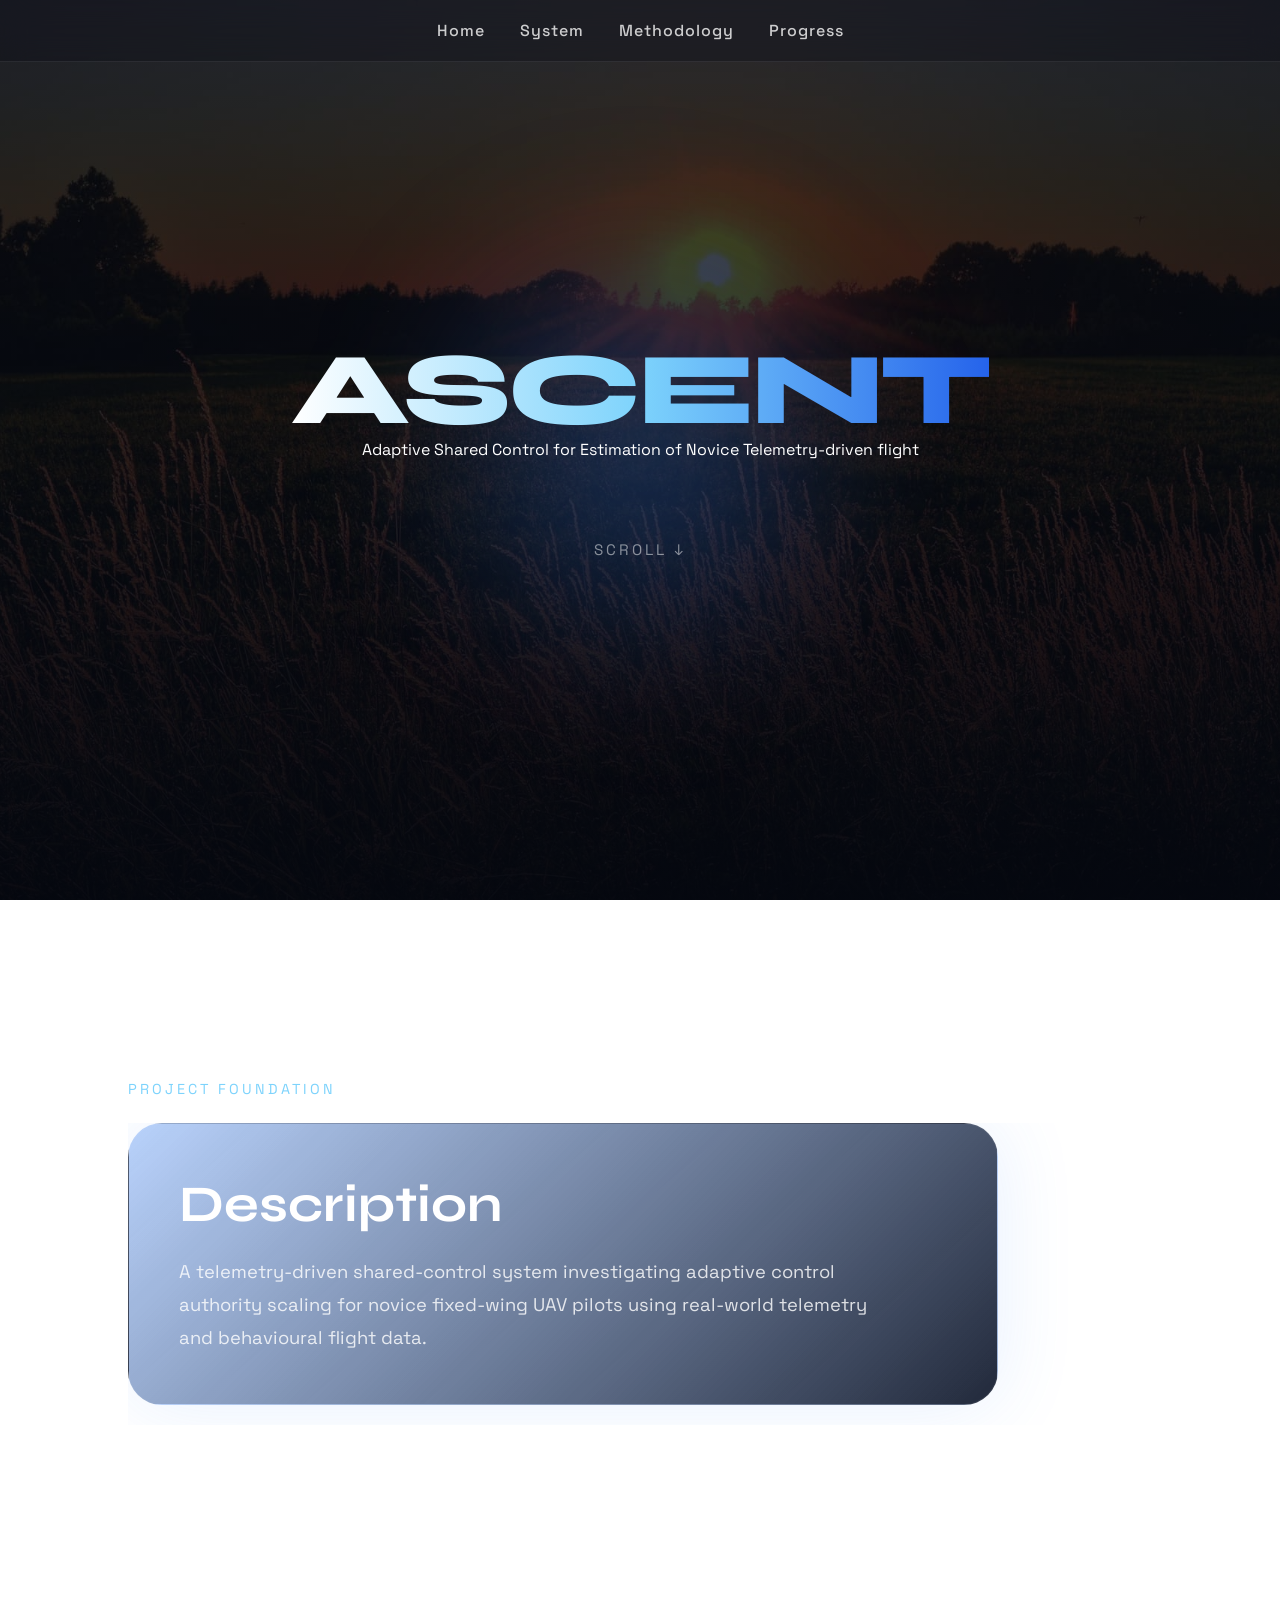
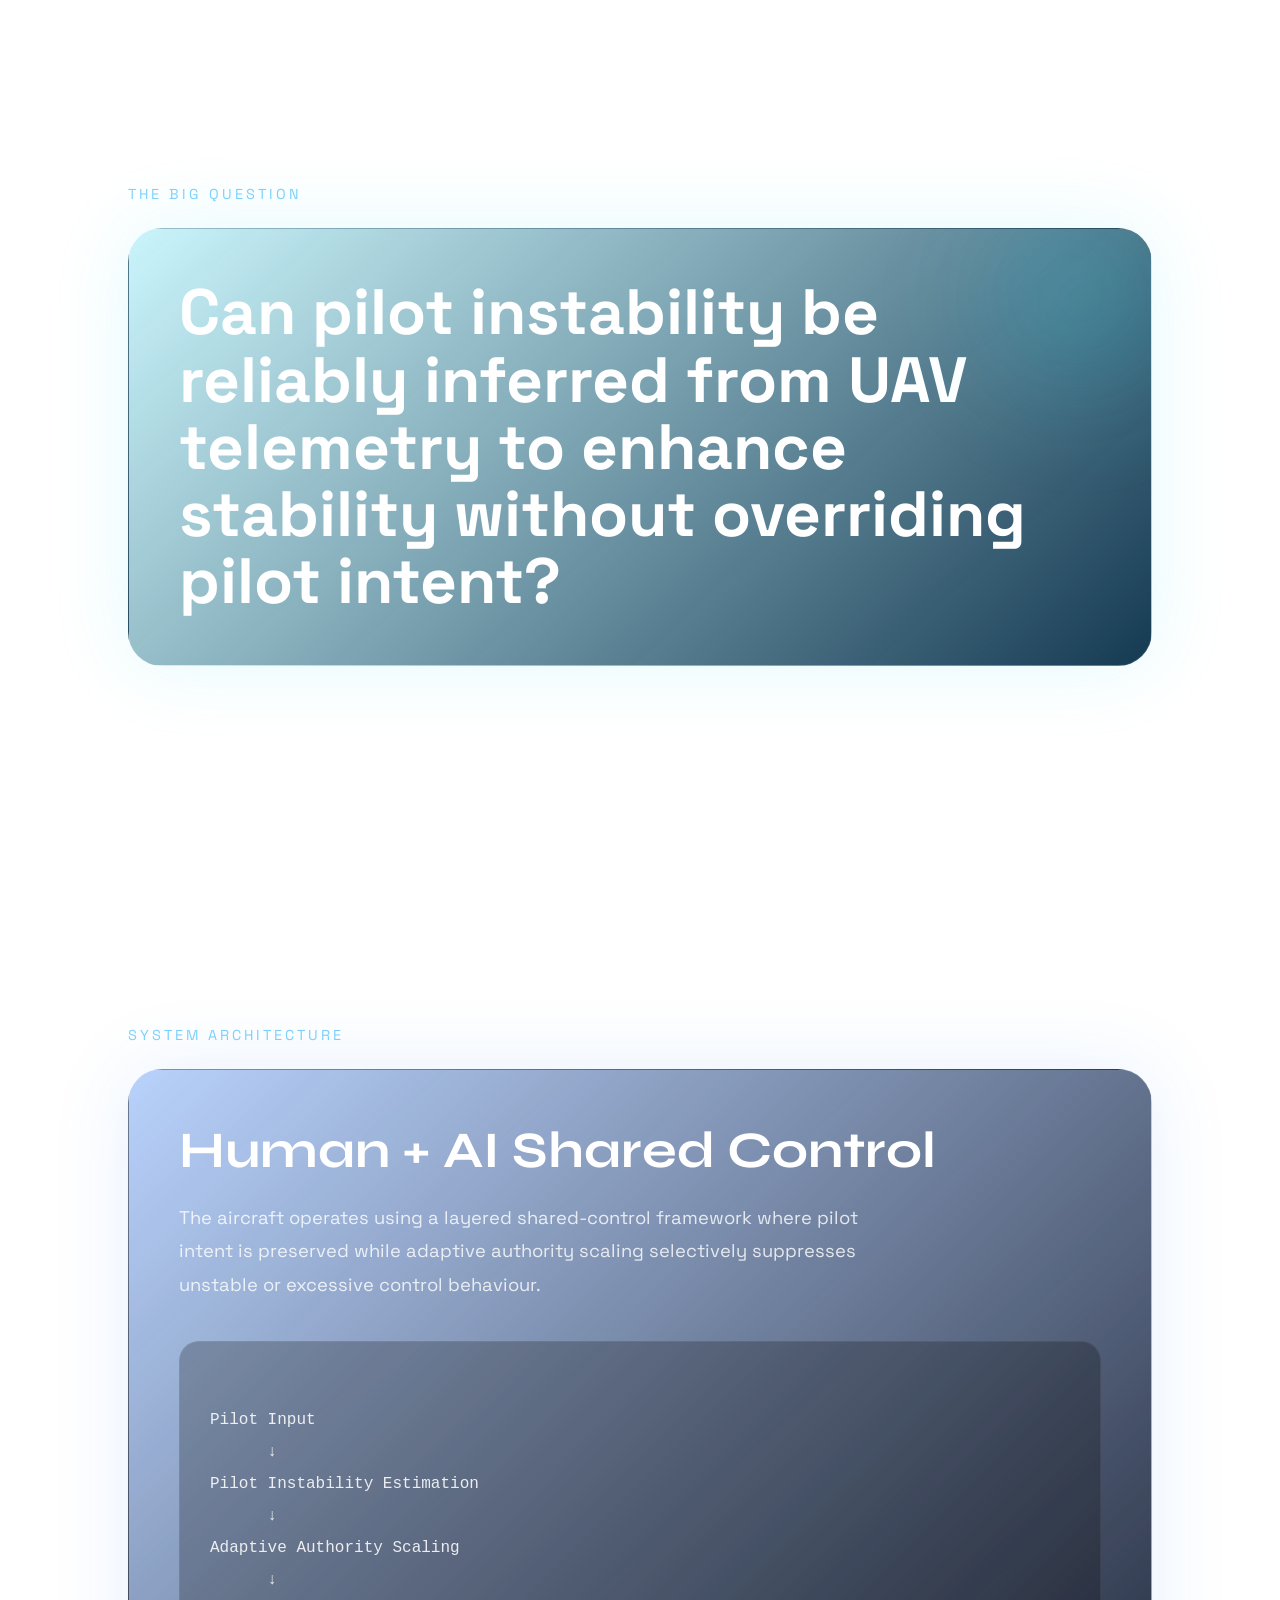
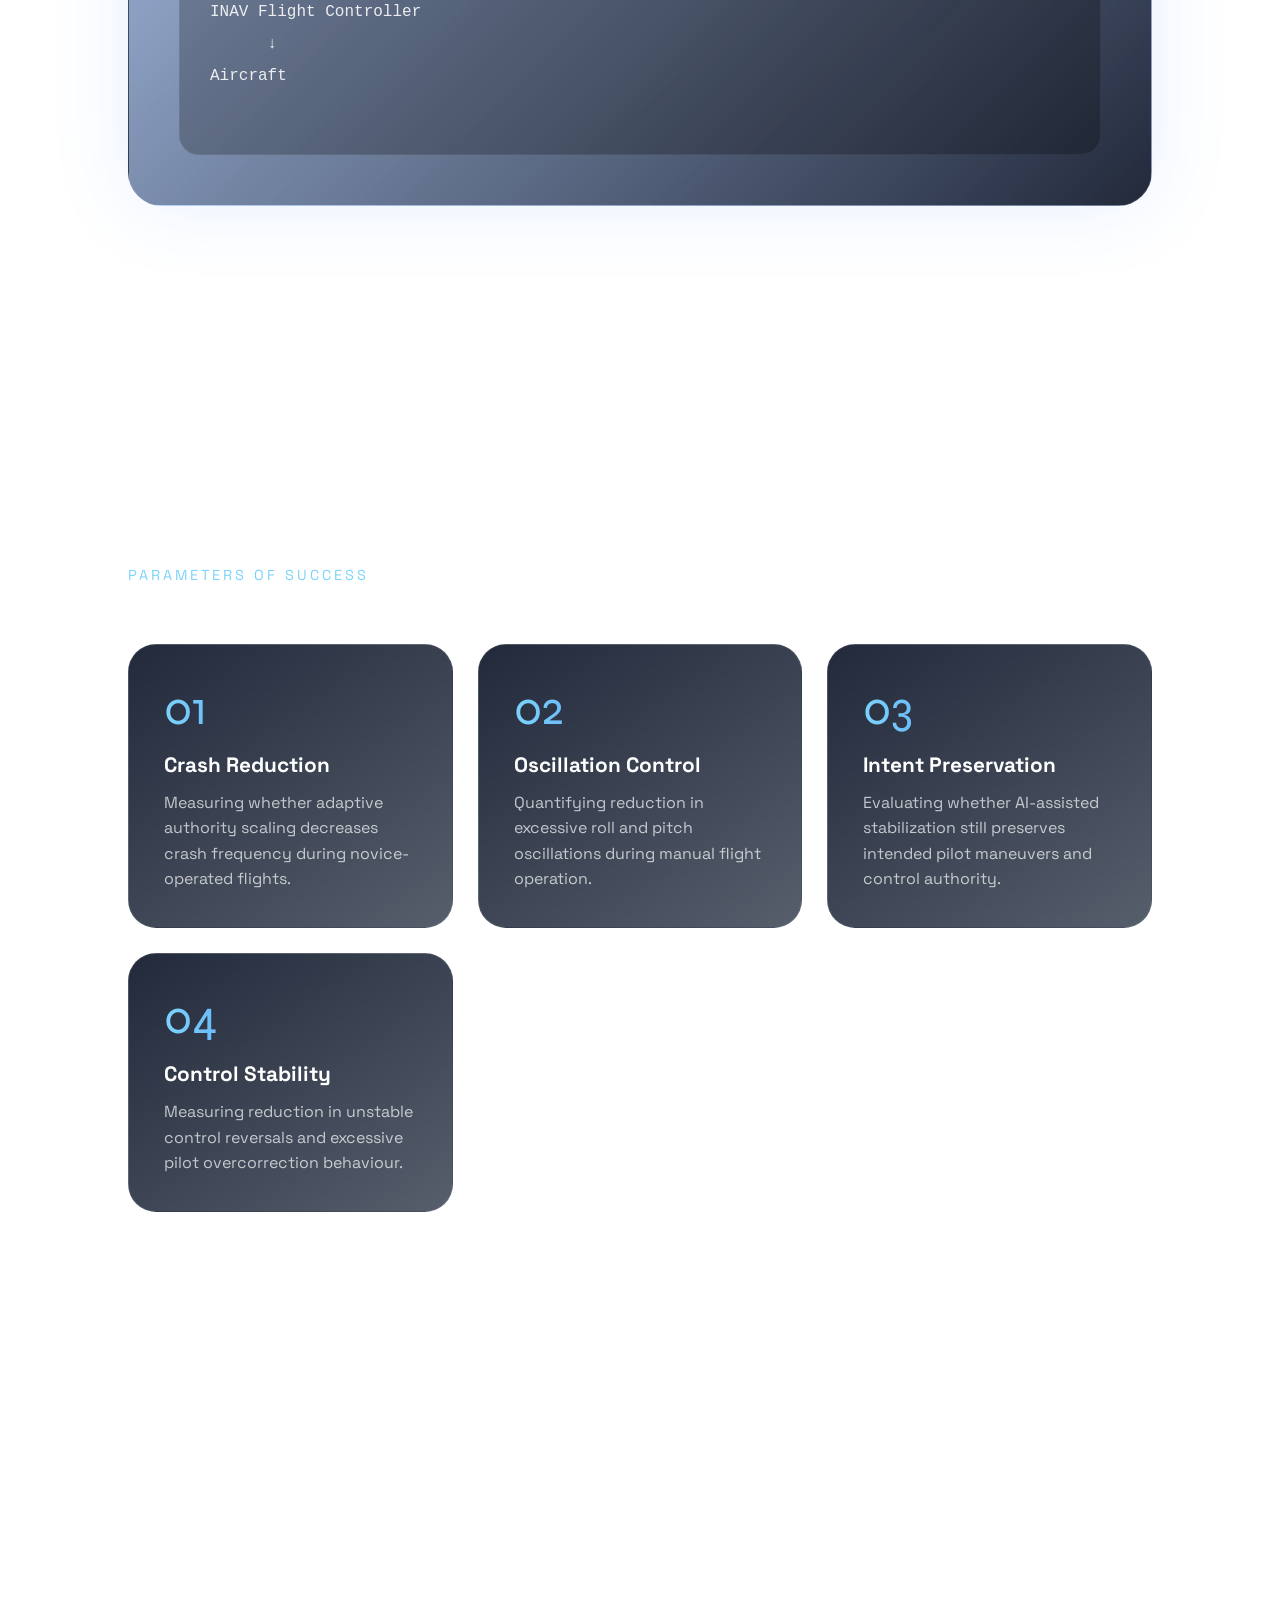
==== commit 56686b58: "Update index.html Minor naming convention upgrades" ====
--- a/index.html
+++ b/index.html
@@ -6,7 +6,7 @@
     <meta charset="UTF-8">
     <meta name="viewport" content="width=device-width, initial-scale=1.0">
 
-    <title>Adaptive Shared Control Framework for Fixed-wing UAVs</title>
+    <title>Adaptive Shared Control for Estimation of Novice Telemetry-driven flight</title>
 
     <link rel="stylesheet" href="styles.css">
 
@@ -33,13 +33,11 @@
             <div class="hero-content">
 
                 <div class="hero-title">
-                    Adaptive Shared<br>
-                    Control Framework<br>
-                    for Fixed-wing UAVs
-                </div>
-
-                <div class="hero-subtitle">
-                    A telemetry-driven autonomous assistance framework investigating adaptive authority scaling for novice fixed-wing UAV pilots using real-world flight data.
+                    ASCENT
+                </div>
+
+                <div class="hero-subtitle-acronym">
+                    Adaptive Shared Control for Estimation of Novice Telemetry-driven flight
                 </div>
 
                 <div class="scroll-indicator">
@@ -98,8 +96,7 @@
             <div class="panel cyan question-panel reveal">
 
                 <div class="big-text">
-                    How effectively can pilot instability be inferred from low-cost UAV telemetry and used to improve flight stability while preserving pilot intent during novice-operated flights?
-                </div>
+                    Can pilot instability be reliably inferred from UAV telemetry to enhance stability without overriding pilot intent?
 
             </div>
 
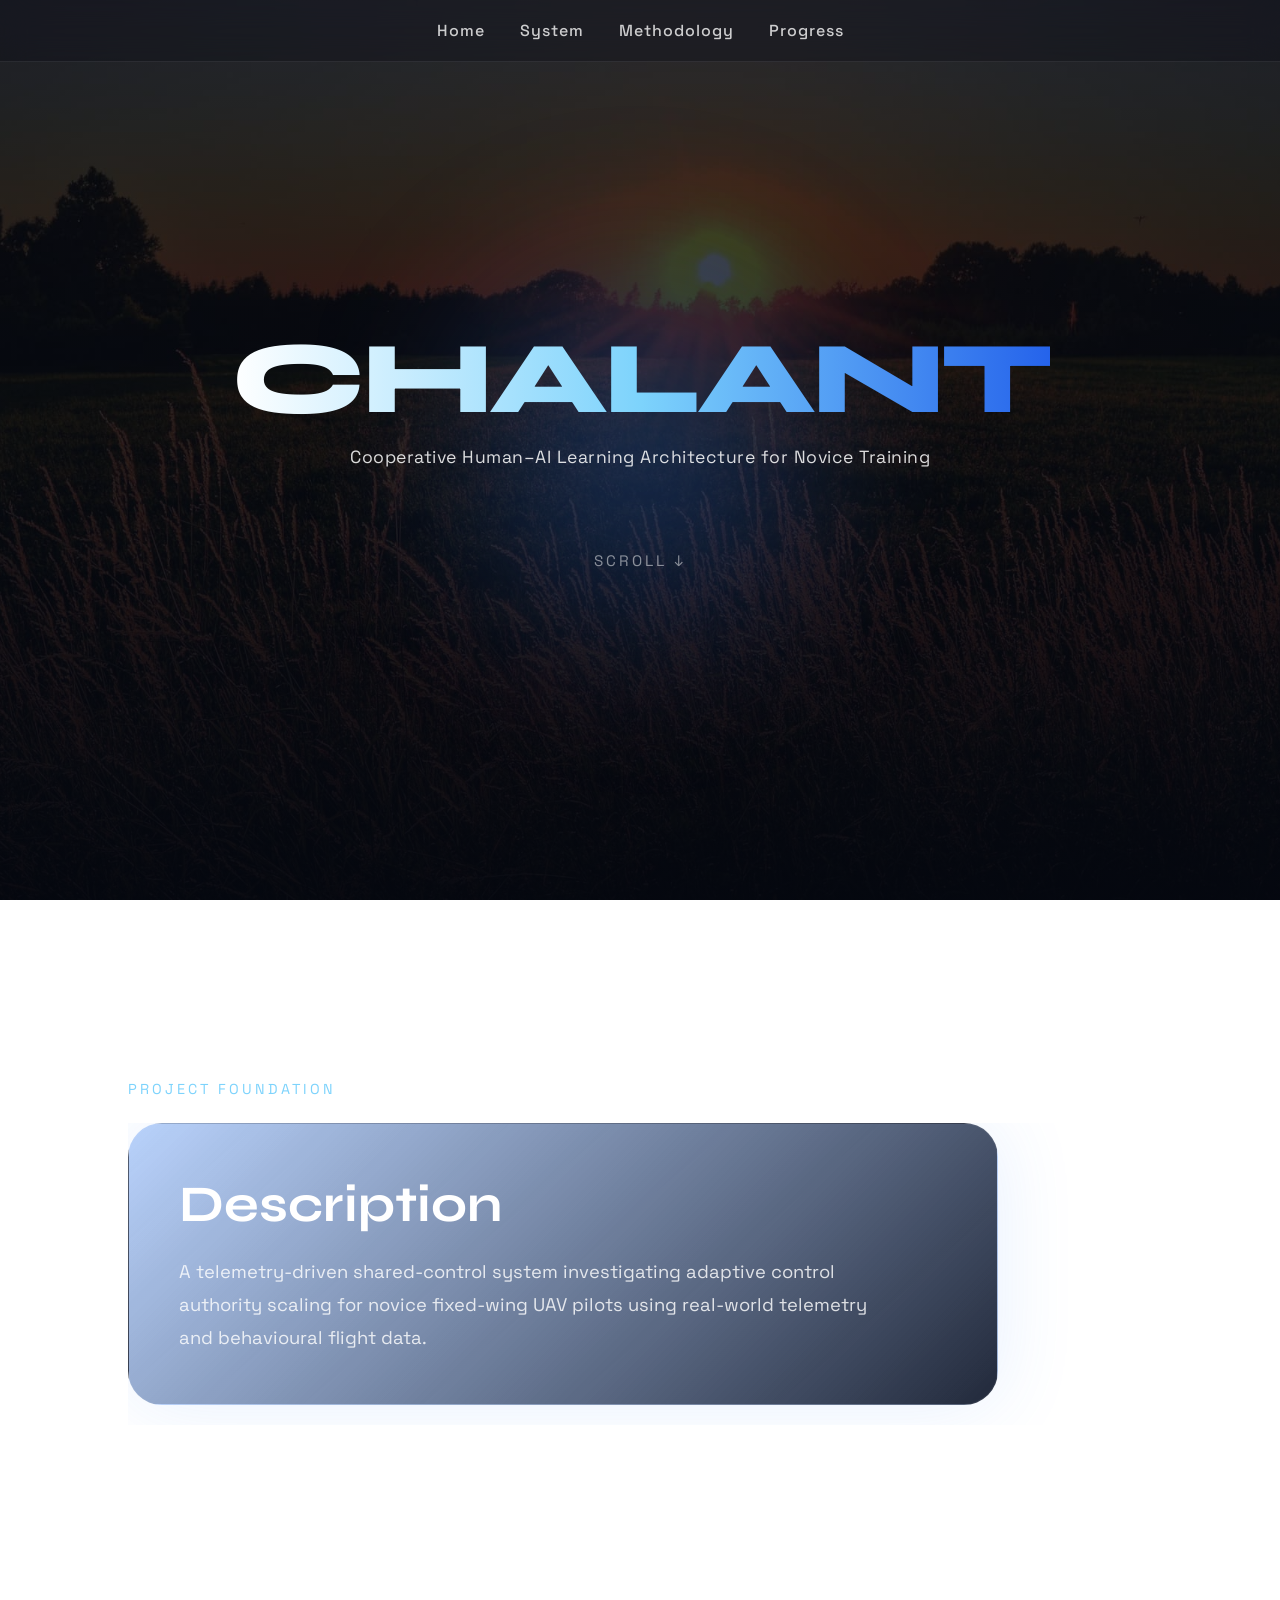
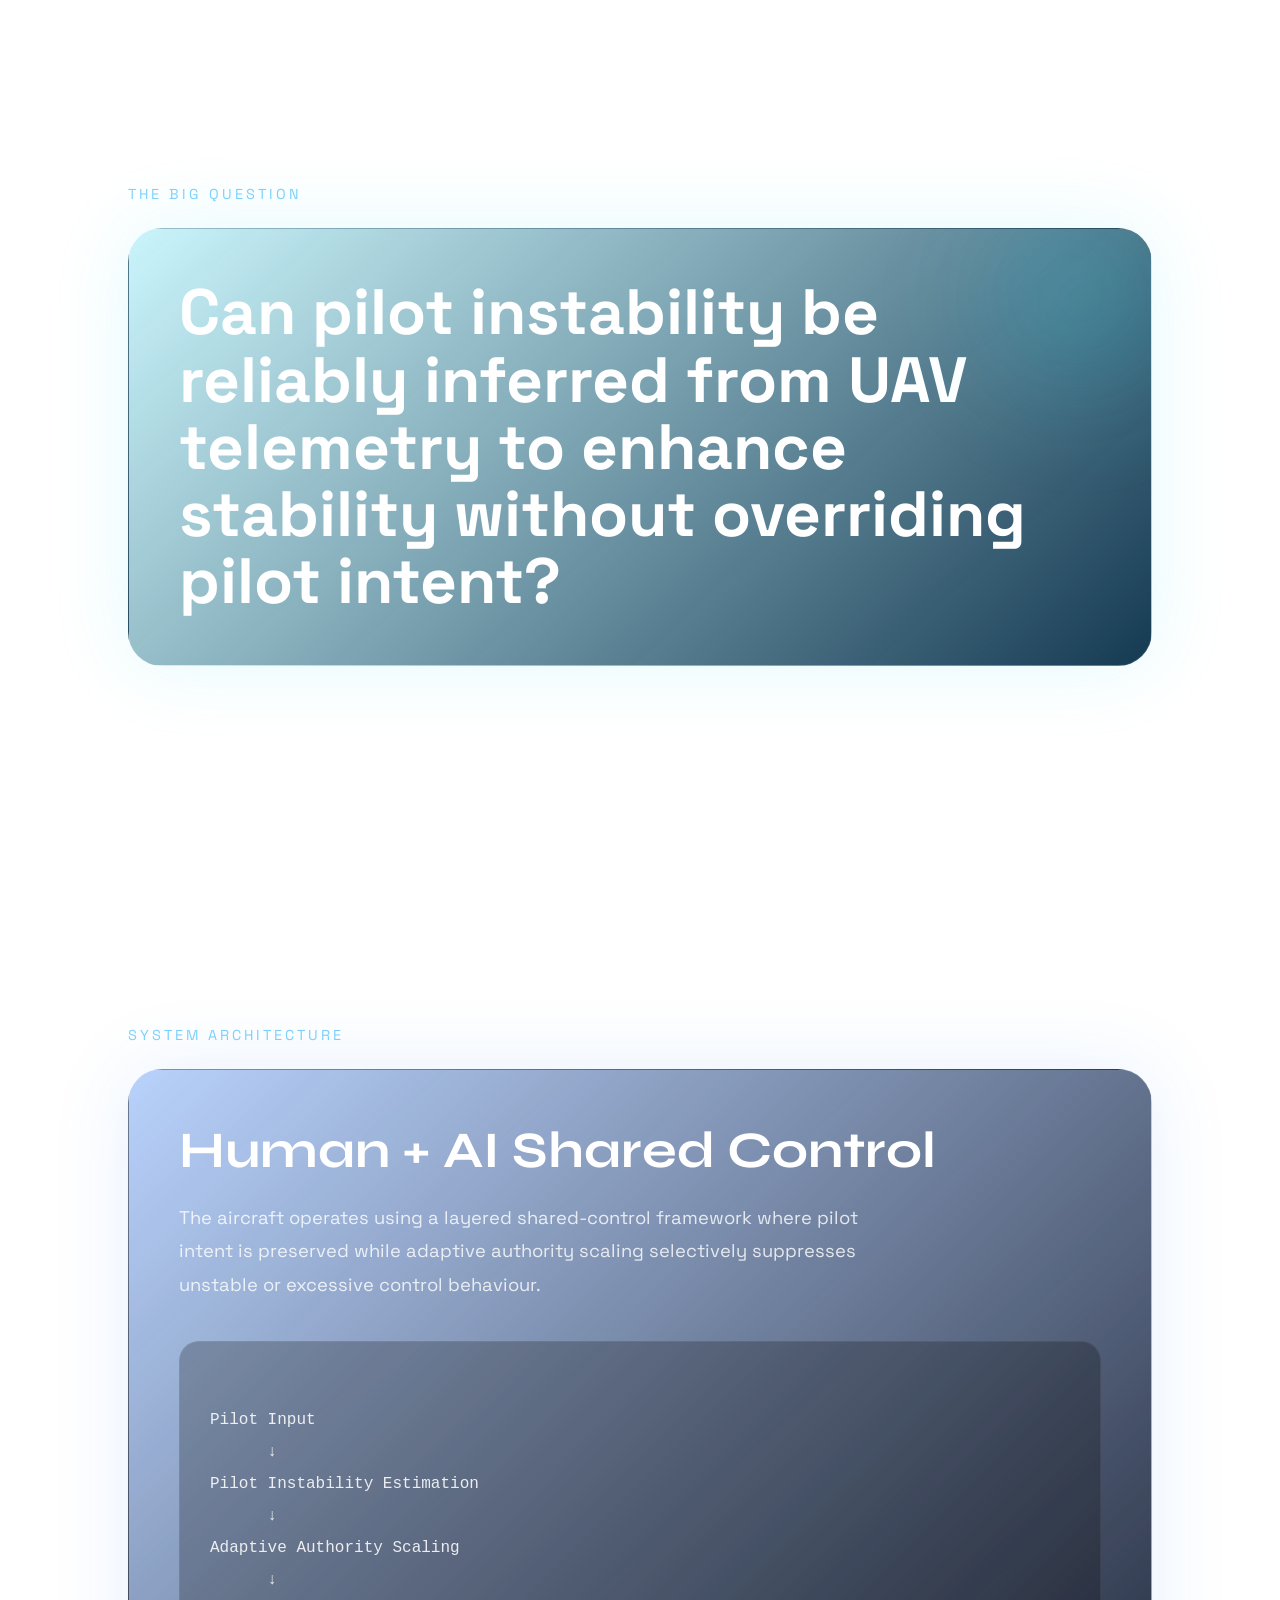
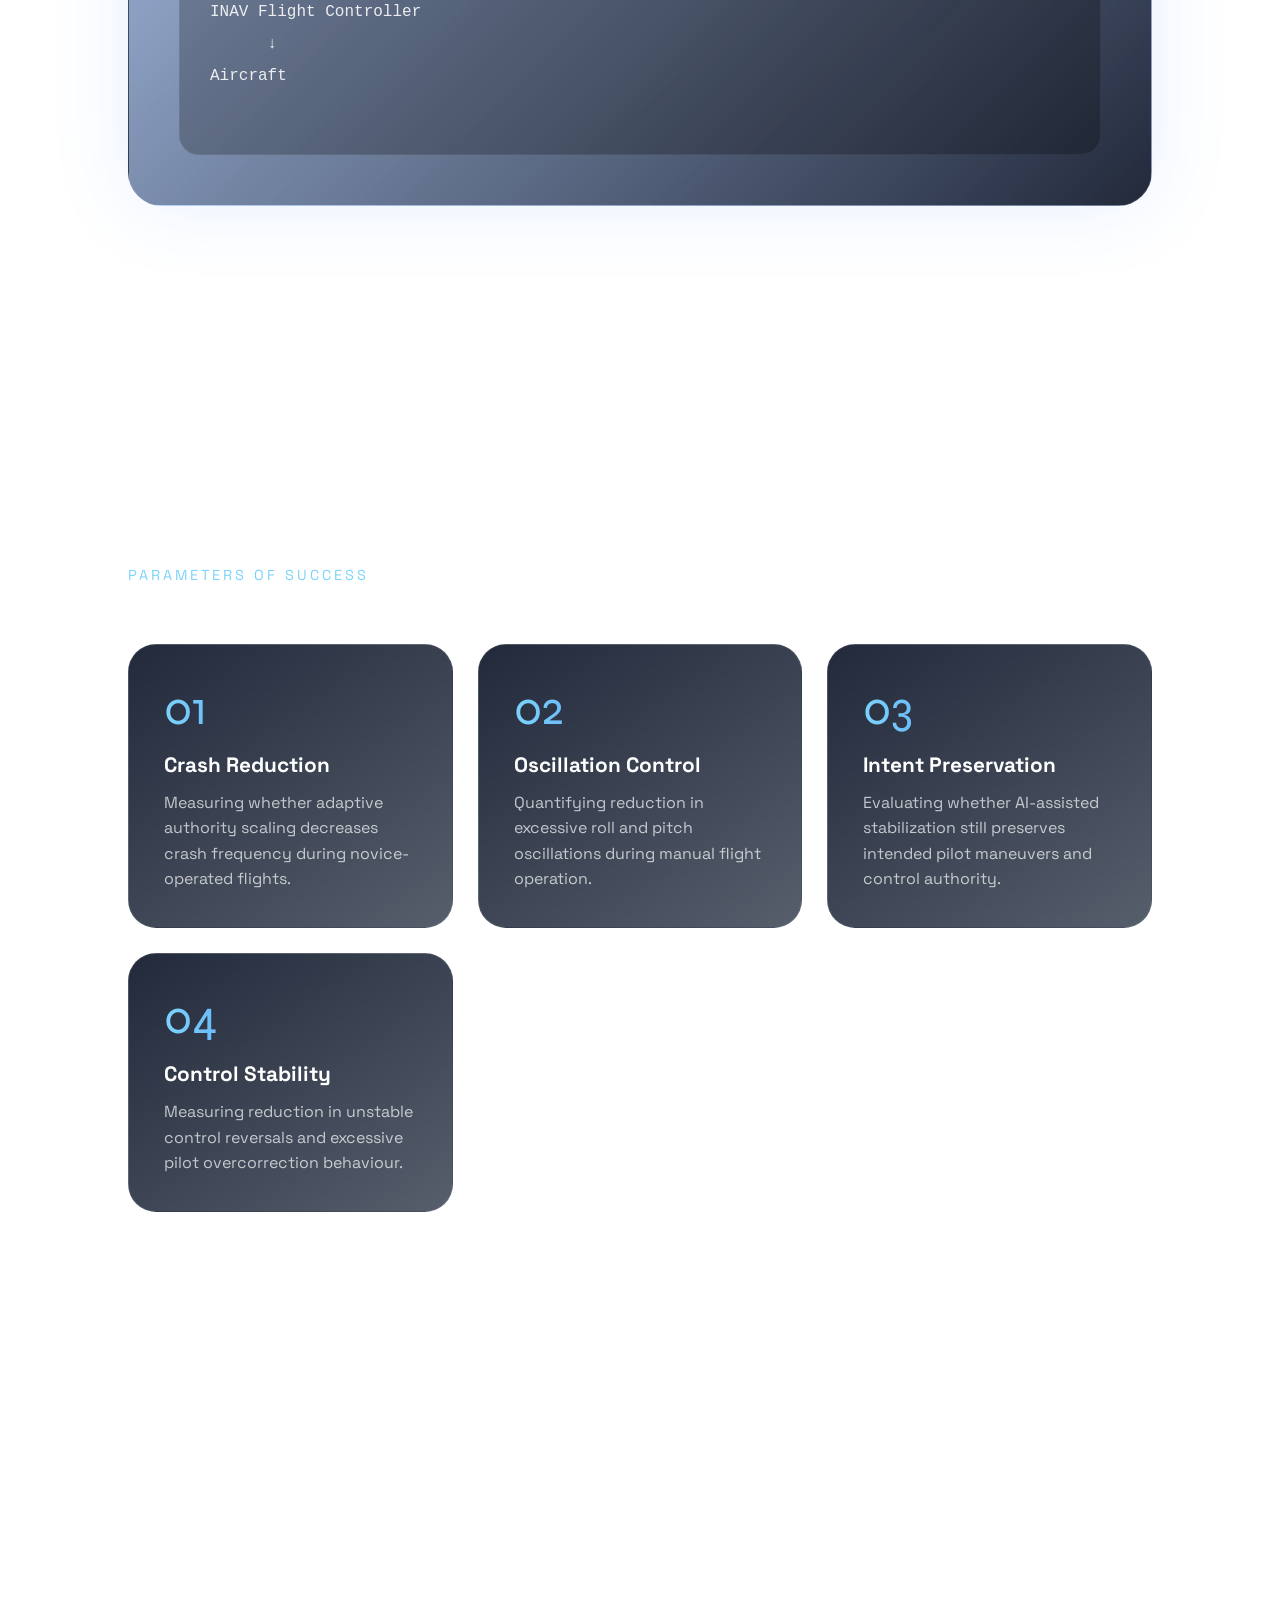
==== commit a08a59aa: "Update index.html minor naming changes to keep up with actual airframe" ====
--- a/index.html
+++ b/index.html
@@ -6,7 +6,7 @@
     <meta charset="UTF-8">
     <meta name="viewport" content="width=device-width, initial-scale=1.0">
 
-    <title>Adaptive Shared Control for Estimation of Novice Telemetry-driven flight</title>
+    <title>Cooperative Human–AI Learning Architecture for Novice Training</title>
 
     <link rel="stylesheet" href="styles.css">
 
@@ -33,11 +33,11 @@
             <div class="hero-content">
 
                 <div class="hero-title">
-                    ASCENT
+                    CHALANT
                 </div>
 
                 <div class="hero-subtitle-acronym">
-                    Adaptive Shared Control for Estimation of Novice Telemetry-driven flight
+                    Cooperative Human–AI Learning Architecture for Novice Training
                 </div>
 
                 <div class="scroll-indicator">
--- a/styles.css
+++ b/styles.css
@@ -122,6 +122,19 @@
 
     animation: fadeIn 2s ease;
 }
+.hero-subtitle-acronym {
+    margin-top: 15px;
+    font-size: 1.1rem;
+    color: rgba(255,255,255,0.85);
+    letter-spacing: 0.5px;
+    line-height: 1.6;
+    max-width: 800px;
+    margin-left: auto;
+    margin-right: auto;
+    text-align: center;
+
+    animation: fadeIn 1.6s ease;
+}
 
 .scroll-indicator {
     margin-top: 80px;
@@ -535,6 +548,11 @@
 
 
 <script>
+window.addEventListener("load", () => {
+    setTimeout(() => {
+        window.scrollTo(0, 0);
+    }, 10);
+});
 
 const reveals = document.querySelectorAll('.reveal');
 
